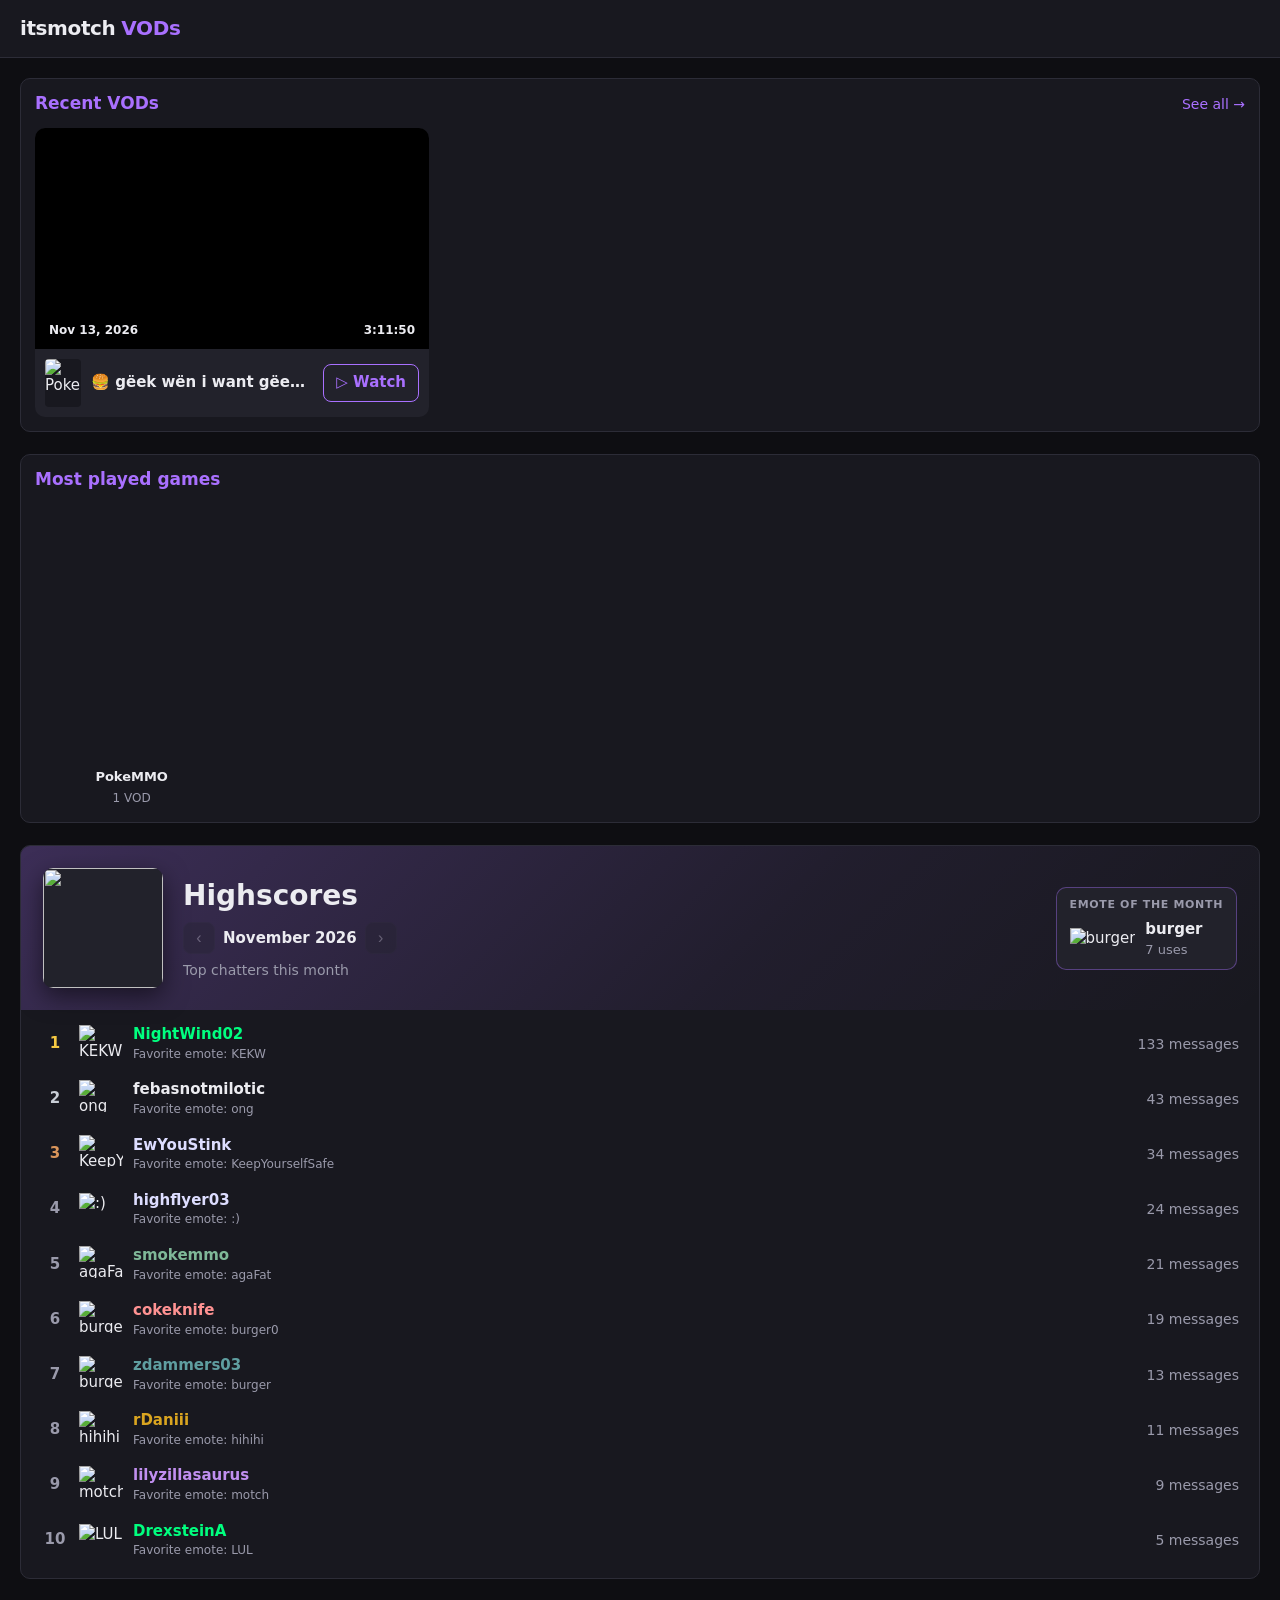
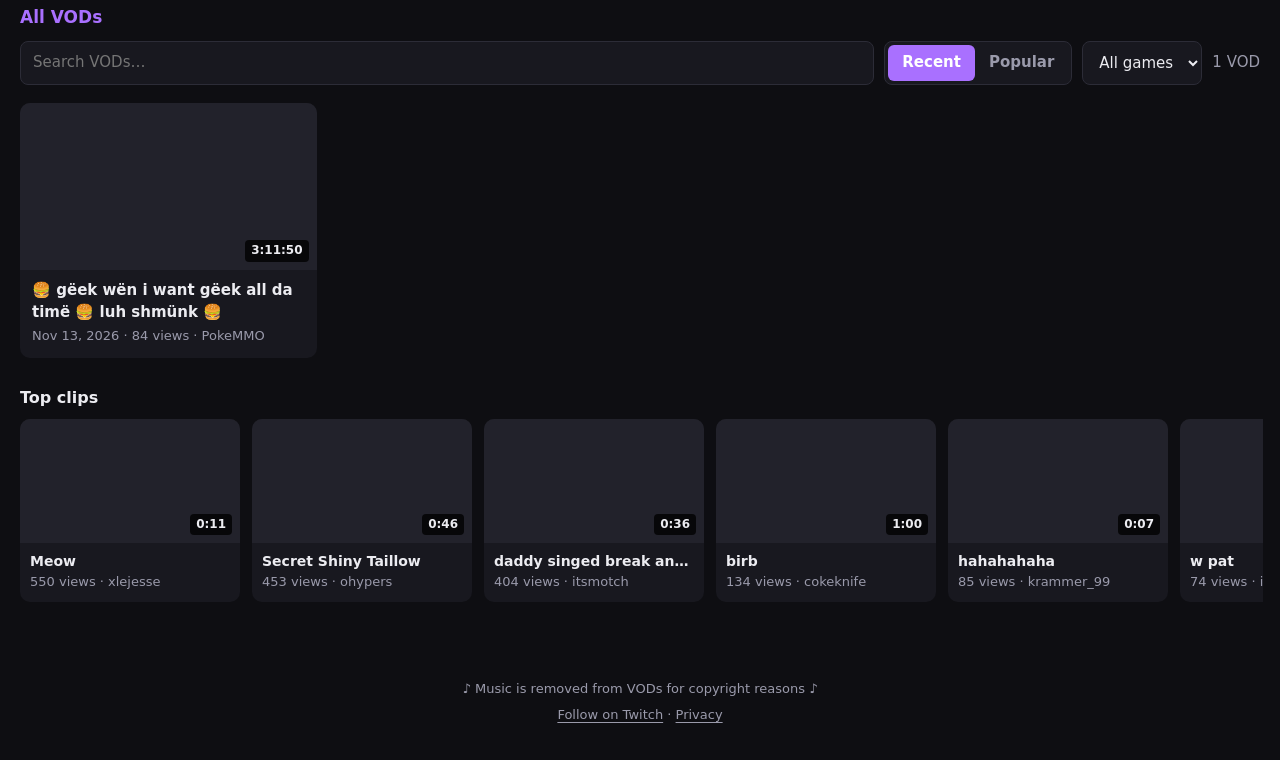
==== vods/site/index.html @ 0b1a6500 "Stream schedule on homepage" ====
<!doctype html>
<html lang="en">
<head>
  <meta charset="utf-8">
  <meta name="viewport" content="width=device-width, initial-scale=1">
  <title>itsmotch VODs</title>
  <meta name="description" content="Every itsmotch stream, with chat replay.">
  <link rel="icon" id="favicon" href="https://unavatar.io/twitch/itsmotch">
  <link rel="stylesheet" href="style.css">
  <link rel="preconnect" href="https://i.ytimg.com">
  <link rel="preconnect" href="https://static-cdn.jtvnw.net">
  <link rel="preconnect" href="https://cdn.7tv.app">
</head>
<body>
  <header>
    <div class="logo"><a class="logo-ch" href="https://twitch.tv/itsmotch" target="_blank" rel="noopener" title="itsmotch on Twitch"><img class="avatar" id="avatar" alt=""><b>itsmotch</b></a> <a class="logo-home" href="./"><b><span>VODs</span></b></a></div>
  </header>
  <main>
    <h1 class="sr-only">itsmotch Twitch VODs with chat replay</h1>
    <section class="live" id="live">
      <div class="live-embed" id="twitch-embed"></div>
      <div class="live-side">
        <div class="live-head"><span class="live-dot"></span><strong>LIVE NOW</strong></div>
        <p>itsmotch is streaming right now.</p>
        <a class="btn" href="https://twitch.tv/itsmotch" target="_blank" rel="noopener">Watch with chat on Twitch ↗</a>
      </div>
    </section>
    <section class="clips" id="continue" hidden>
      <h2>Continue watching</h2>
      <div class="clip-row" id="continue-row"></div>
    </section>
    <section class="panel-box" id="recent" hidden>
      <div class="box-head"><h2>Recent VODs</h2><a href="#all" class="see-all">See all →</a></div>
      <div class="recent-row" id="recent-row"></div>
    </section>
    <section class="panel-box" id="schedule" hidden>
      <div class="box-head"><h2>Schedule</h2><span class="sched-next" id="sched-next"></span></div>
      <div class="sched-row" id="sched-row"></div>
      <p class="sched-note" id="sched-note" hidden></p>
    </section>
    <section class="panel-box" id="games" hidden>
      <div class="box-head"><h2>Most played games</h2></div>
      <div class="games-row" id="games-row"></div>
    </section>
    <section class="hs" id="board" hidden>
      <div class="hs-head">
        <img class="hs-avatar" id="hs-avatar" alt="">
        <div class="hs-title">
          <h2>Highscores</h2>
          <div class="hs-month"><button id="board-prev" aria-label="Previous month">‹</button><span id="board-month"></span><button id="board-next" aria-label="Next month">›</button></div>
          <div class="hs-sub">Top chatters this month</div>
        </div>
        <div class="eotm" id="eotm-wrap" hidden><div class="board-label">Emote of the month</div><div id="eotm"></div></div>
      </div>
      <ol class="hs-list" id="podium"></ol>
    </section>
    <h2 class="all-title" id="all">All VODs</h2>
    <div class="controls">
      <input id="q" type="search" placeholder="Search VODs…">
      <div class="seg" id="sort">
        <button data-sort="recent" class="active">Recent</button>
        <button data-sort="popular">Popular</button>
      </div>
      <select id="game"><option value="">All games</option></select>
      <span class="count" id="count"></span>
    </div>
    <div class="grid" id="grid"></div>
    <div class="more-wrap"><button class="more" id="more" type="button" hidden>Show more</button></div>
    <section class="clips" id="clips" hidden>
      <h2 id="clips-title">Top clips this month</h2>
      <div class="clip-row" id="clip-row"></div>
    </section>
  </main>
  <div class="modal" id="clip-modal" hidden role="dialog" aria-modal="true" aria-label="Clip">
    <div class="modal-box">
      <button class="modal-close" id="clip-close" aria-label="Close">✕</button>
      <div class="modal-frame" id="clip-frame"></div>
    </div>
  </div>
  <footer class="site-foot">♪ Music is removed from VODs for copyright reasons ♪<br><a href="https://twitch.tv/itsmotch" target="_blank" rel="noopener">Follow on Twitch</a> · <a href="privacy.html">Privacy</a></footer>
  <script src="common.js"></script>
  <script src="anim.js" defer></script>
  <script src="index.js"></script>
  <script src="https://embed.twitch.tv/embed/v1.js"></script>
  <script src="live.js"></script>
  <script src="board.js"></script>
  <script src="clips.js"></script>
  <script src="schedule.js"></script>
</body>
</html>
---- vods/site/style.css ----
:root {
  --bg: #0e0e12;
  --panel: #18181f;
  --panel-2: #22222b;
  --line: #2c2c37;
  --text: #ececf1;
  --muted: #9a9aab;
  --accent: #a970ff;
  --radius: 10px;
  --font-display: inherit;
}
* { box-sizing: border-box; }
html, body { margin: 0; background: var(--bg); color: var(--text);
  font: 15px/1.45 system-ui, -apple-system, "Segoe UI", Roboto, sans-serif; }
a { color: inherit; text-decoration: none; }
.sr-only { position: absolute; width: 1px; height: 1px; padding: 0; margin: -1px; overflow: hidden; clip: rect(0 0 0 0); white-space: nowrap; border: 0; }
.summary { margin: 10px 0 0; color: var(--muted); font-size: 14px; }
.summary:empty { display: none; }
* { scrollbar-width: thin; scrollbar-color: #4a3a66 transparent; }
*:hover { scrollbar-color: var(--accent) transparent; }
::-webkit-scrollbar { width: 10px; height: 10px; }
::-webkit-scrollbar-track { background: transparent; }
::-webkit-scrollbar-thumb { background: #4a3a66; border-radius: 999px; border: 2px solid var(--bg); }
::-webkit-scrollbar-thumb:hover { background: var(--accent); }
::-webkit-scrollbar-button { display: none; }

header { display: flex; align-items: center; gap: 16px; padding: 14px 20px;
  border-bottom: 1px solid var(--line); background: var(--panel); position: sticky; top: 0; z-index: 5; }
.logo { font-weight: 800; font-size: 20px; letter-spacing: -.02em; display: flex; align-items: center; gap: 10px; }
.avatar { width: 34px; height: 34px; border-radius: 50%; object-fit: cover; box-shadow: 0 0 0 2px var(--accent); background: var(--panel-2); }
.logo span { color: var(--accent); }
.logo a { display: flex; align-items: center; gap: 10px; }
.logo { gap: 6px; }
.logo a:hover b { text-decoration: underline; text-underline-offset: 3px; }
.logo b, .card h3, .details h1, .live-head strong, .chat-head { font-family: var(--font-display); }
header nav { margin-left: auto; display: flex; gap: 16px; color: var(--muted); }
header nav a:hover { color: var(--text); }

main { max-width: 1400px; margin: 0 auto; padding: 20px; }

.live { background: var(--panel); border-radius: var(--radius); overflow: hidden; display: grid;
  grid-template-columns: minmax(0, 560px) 1fr; height: 0; margin: 0; }
.live.online { height: auto; margin-bottom: 22px; }
.live-head { display: flex; align-items: center; gap: 10px; }
.live-dot { width: 10px; height: 10px; border-radius: 50%; background: #eb0400; box-shadow: 0 0 0 4px rgba(235,4,0,.25); animation: pulse 1.6s infinite; }
@keyframes pulse { 50% { box-shadow: 0 0 0 7px rgba(235,4,0,0); } }
.live-embed { aspect-ratio: 16/9; width: 100%; }
.live-embed iframe { width: 100%; height: 100%; border: 0; display: block; }
.live-side { padding: 18px 20px; display: flex; flex-direction: column; justify-content: center; gap: 10px; }
.live-side p { margin: 0; color: var(--muted); }
.live-side .btn { align-self: flex-start; }
@media (max-width: 760px) { .live { grid-template-columns: 1fr; } .live-side { padding: 12px 16px 16px; } }

.more-wrap { text-align: center; margin: 18px 0 28px; }
.more { background: var(--panel); color: var(--text); border: 1px solid var(--line); border-radius: 8px;
  padding: 10px 22px; font: inherit; font-weight: 700; cursor: pointer; }
.more:hover { border-color: var(--accent); }
.more-wrap:has(.more[hidden]) { margin: 0 0 28px; }

.clips { margin-bottom: 22px; }
.clips h2 { font-family: var(--font-display); font-size: 16px; margin: 0 0 10px; }
.clip-row { display: grid; grid-auto-flow: column; grid-auto-columns: minmax(220px, 260px); gap: 12px;
  overflow-x: auto; scroll-snap-type: x mandatory; padding: 3px 3px 8px; margin: -3px -3px 0; scroll-padding: 3px; }
.clip-card { scroll-snap-align: start; background: var(--panel); border: 0; border-radius: var(--radius); overflow: hidden;
  padding: 0; text-align: left; color: inherit; font: inherit; cursor: pointer; }
.clip-card:hover { box-shadow: 0 0 0 2px var(--accent); }
.clip-card .info { padding: 8px 10px 10px; }
.clip-card h3 { font-size: 14px; margin: 0 0 2px; white-space: nowrap; overflow: hidden; text-overflow: ellipsis; font-family: var(--font-display); }
.progress { position: absolute; left: 0; right: 0; bottom: 0; height: 4px; background: rgba(255,255,255,.25); }
.progress div { height: 100%; background: #eb0400; }
.thumb .progress ~ .badge, .thumb .badge:has(+ .progress) { bottom: 12px; }
.cw-x { position: absolute; top: 6px; right: 6px; width: 28px; height: 28px; border-radius: 50%; border: 0;
  background: rgba(0,0,0,.7); color: #fff; font-size: 13px; cursor: pointer; }
.toast.action { display: flex; align-items: center; gap: 12px; }
.toast.action[hidden] { display: none; }
.toast button { background: var(--panel-2); color: var(--text); border: 1px solid var(--line); border-radius: 6px; padding: 5px 10px; font: inherit; font-size: 13px; cursor: pointer; }
a.emote-link { display: inline-block; border-radius: 6px; transition: transform .1s ease; }
a.emote-link:hover { transform: scale(1.15); }
.eotm .who a.emote-link:hover, .chips a.emote-link:hover { transform: none; text-decoration: underline; }
.modal { position: fixed; inset: 0; z-index: 40; background: rgba(0,0,0,.8); display: grid; place-items: center; padding: 16px; }
.modal[hidden] { display: none; }
.modal-box { position: relative; width: min(1000px, 100%); }
.modal-frame { aspect-ratio: 16/9; background: #000; border-radius: var(--radius); overflow: hidden; }
.modal-frame iframe { width: 100%; height: 100%; border: 0; display: block; }
.modal-close { position: absolute; top: -44px; right: 0; background: var(--panel); color: var(--text); border: 1px solid var(--line);
  border-radius: 8px; width: 36px; height: 36px; font-size: 16px; cursor: pointer; }

.panel-box { background: var(--panel); border: 1px solid var(--line); border-radius: var(--radius); padding: 12px 14px 14px; margin-bottom: 22px; }
.box-head { display: flex; align-items: baseline; justify-content: space-between; margin-bottom: 12px; }
.box-head h2, .all-title { font-family: var(--font-display); font-size: 17px; margin: 0; color: var(--accent); }
.all-title { margin: 6px 0 12px; scroll-margin-top: 80px; }
.see-all { color: var(--accent); font-size: 14px; }
.see-all:hover { text-decoration: underline; }

.recent-row { display: grid; grid-template-columns: repeat(3, minmax(0, 1fr)); gap: 14px; }
.rcard { background: var(--panel-2); border-radius: var(--radius); overflow: hidden; }
.rcard .thumb { display: block; position: relative; aspect-ratio: 16/9; background: #000; overflow: hidden; }
.rcard .thumb img { width: 100%; height: 100%; object-fit: cover; display: block; }
.rcard .thumb:hover img { filter: brightness(1.1); }
.badge.left { right: auto; left: 8px; }
.rinfo { display: flex; align-items: center; gap: 10px; padding: 10px; }
.rinfo .art { width: 36px; height: 48px; object-fit: cover; border-radius: 4px; flex: none; background: var(--panel); }
.rtext { flex: 1; min-width: 0; }
.rtitle { display: block; font-weight: 700; white-space: nowrap; overflow: hidden; text-overflow: ellipsis; }
.rtitle:hover { text-decoration: underline; }
.watch-btn { flex: none; border: 1px solid var(--accent); color: var(--accent); border-radius: 8px; padding: 7px 12px; font-weight: 700; white-space: nowrap; }
.watch-btn:hover { background: var(--accent); color: #fff; }

.games-row { display: grid; grid-template-columns: repeat(6, minmax(0, 1fr)); gap: 10px; }
.gtile { background: none; border: 0; padding: 0; color: inherit; font: inherit; cursor: pointer; text-align: center; min-width: 0; }
.gtile img { width: 100%; aspect-ratio: 3/4; object-fit: cover; border-radius: 6px; display: block; background: var(--panel-2); opacity: 0; transition: opacity .3s ease, transform .12s ease; }
.gtile img.loaded { opacity: 1; }
.gtile:hover img { transform: translateY(-2px); box-shadow: 0 0 0 2px var(--accent); }
.gtile b { display: block; font-size: 13px; margin-top: 6px; white-space: nowrap; overflow: hidden; text-overflow: ellipsis; }
.gtile span { color: var(--muted); font-size: 12px; }

.hs { border-radius: var(--radius); overflow: hidden; margin-bottom: 26px; background: var(--panel); border: 1px solid var(--line); }
.hs-head { display: flex; align-items: center; gap: 20px; padding: 22px; background: linear-gradient(135deg, #a970ff40, #a970ff10 60%, transparent); }
.hs-avatar { width: 120px; height: 120px; border-radius: 10px; object-fit: cover; background: var(--panel-2); box-shadow: 0 8px 24px #0008; flex: none; }
.hs-title { flex: 1; min-width: 0; }
.hs-title h2 { font-family: var(--font-display); font-size: 28px; margin: 0 0 6px; }
.hs-month { display: flex; align-items: center; gap: 8px; font-weight: 700; }
.hs-month button { background: var(--panel-2); color: var(--text); border: 1px solid var(--line); border-radius: 8px; width: 32px; height: 32px; font-size: 16px; line-height: 1; cursor: pointer; }
.hs-month button:disabled { opacity: .3; cursor: default; }
.hs-sub { color: var(--muted); font-size: 14px; margin-top: 6px; }
.board-label { font-size: 11px; font-weight: 700; text-transform: uppercase; letter-spacing: .06em; color: var(--muted); margin-bottom: 6px; }
.eotm { background: var(--panel-2); border-radius: 10px; padding: 10px 14px; box-shadow: inset 0 0 0 1px #a970ff66; flex: none; }
.eotm[hidden] { display: none; }
.eotm #eotm { display: flex; align-items: center; gap: 10px; }
.eotm img { height: 40px; max-width: 80px; object-fit: contain; }
.eotm .who { font-weight: 800; }
.eotm .cnt { color: var(--muted); font-size: 13px; }
.eotm .who a.emote-link:hover { transform: none; text-decoration: underline; }
.hs-list { list-style: none; margin: 0; padding: 6px 10px 10px; }
.hs-list li { display: grid; grid-template-columns: 28px 44px minmax(0, 1fr) auto; align-items: center; gap: 10px; padding: 8px 10px; border-radius: 8px; }
.hs-list li:hover { background: var(--panel-2); }
.hs-list .n { color: var(--muted); font-weight: 700; text-align: center; font-variant-numeric: tabular-nums; }
.hs-list .r1 .n { color: #f5c842; } .hs-list .r2 .n { color: #c9ced6; } .hs-list .r3 .n { color: #d9955b; }
.hs-list .em img { height: 32px; max-width: 44px; object-fit: contain; display: block; margin: 0 auto; }
.hs-list .who { min-width: 0; display: flex; flex-direction: column; }
.hs-list .who b { overflow: hidden; text-overflow: ellipsis; white-space: nowrap; }
.hs-list .who small { color: var(--muted); font-size: 12px; overflow: hidden; text-overflow: ellipsis; white-space: nowrap; }
.hs-list .cnt { color: var(--muted); font-size: 14px; font-variant-numeric: tabular-nums; }
.hs-list .none { display: block; text-align: center; color: var(--muted); }

@media (max-width: 900px) {
  .recent-row { grid-template-columns: 1fr 1fr; } .recent-row .rcard:nth-child(3) { display: none; }
  .games-row { grid-template-columns: repeat(3, minmax(0, 1fr)); }
}
@media (max-width: 600px) {
  .recent-row { grid-template-columns: 1fr; } .recent-row .rcard:nth-child(3) { display: block; }
  .hs-head { flex-wrap: wrap; padding: 16px; gap: 14px; } .hs-avatar { width: 72px; height: 72px; }
  .hs-title h2 { font-size: 22px; } .eotm { width: 100%; }
  .hs-list li { grid-template-columns: 22px 36px minmax(0, 1fr) auto; gap: 8px; padding: 8px 4px; }
  .hs-list .cnt { font-size: 12px; }
}

.controls { display: flex; gap: 10px; flex-wrap: wrap; margin-bottom: 18px; }
.controls input, .controls select { background: var(--panel); color: var(--text); border: 1px solid var(--line);
  border-radius: 8px; padding: 10px 12px; font: inherit; }
.controls input { flex: 1; min-width: 200px; }
.count { color: var(--muted); align-self: center; }
.seg { display: flex; background: var(--panel); border: 1px solid var(--line); border-radius: 8px; padding: 3px; }
.seg button { background: none; border: 0; color: var(--muted); font: inherit; font-weight: 600; padding: 7px 14px; border-radius: 6px; cursor: pointer; }
.seg button.active { background: var(--accent); color: #fff; }

.shimmer { background: linear-gradient(90deg, var(--panel-2) 25%, #2f2f3b 50%, var(--panel-2) 75%) !important;
  background-size: 200% 100% !important; animation: shimmer 1.3s linear infinite; }
@keyframes shimmer { from { background-position: 200% 0; } to { background-position: -200% 0; } }
.sk-line { height: 14px; border-radius: 4px; margin: 4px 0 10px; }
.sk-line.short { width: 55%; height: 12px; margin-bottom: 2px; }
.skeleton { pointer-events: none; }
.thumb img { opacity: 0; transition: opacity .3s ease; }
.thumb img.loaded { opacity: 1; }

.grid { display: grid; grid-template-columns: repeat(auto-fill, minmax(270px, 1fr)); gap: 18px; }
.card { display: block; border-radius: var(--radius); overflow: hidden; background: var(--panel);
  transition: transform .12s ease, box-shadow .12s ease; }
.card:hover { transform: translateY(-2px); box-shadow: 0 0 0 2px var(--accent); }
.thumb { position: relative; aspect-ratio: 16/9; background: var(--panel-2); }
.thumb img { width: 100%; height: 100%; object-fit: cover; display: block; }
.badge { position: absolute; bottom: 8px; right: 8px; background: rgba(0,0,0,.8);
  padding: 2px 6px; border-radius: 4px; font-size: 12px; font-weight: 600; }
.card .info { padding: 10px 12px 12px; }
.card h3 { margin: 0 0 4px; font-size: 15px; display: -webkit-box; -webkit-line-clamp: 2;
  -webkit-box-orient: vertical; overflow: hidden; }
.meta { color: var(--muted); font-size: 13px; }
.empty { color: var(--muted); text-align: center; padding: 60px 0; }
.empty-state { grid-column: 1 / -1; text-align: center; padding: 56px 16px; color: var(--muted); }
.empty-state h1, .empty-state h2 { color: var(--text); font-size: 20px; margin: 8px 0 6px; font-family: var(--font-display); }
.empty-state p { margin: 0 0 18px; }
.empty-icon { font-size: 40px; }
.btn { display: inline-block; background: var(--accent); color: #fff; font-weight: 700; border-radius: 8px; padding: 10px 16px; }
.details h1:empty, .details .meta:empty { height: 20px; width: 60%; border-radius: 4px;
  background: linear-gradient(90deg, var(--panel-2) 25%, #2f2f3b 50%, var(--panel-2) 75%); background-size: 200% 100%; animation: shimmer 1.3s linear infinite; }
.details .meta:empty { height: 14px; width: 35%; margin-top: 10px; }
.chat-log.loading { background: repeating-linear-gradient(to bottom, transparent 0 10px, var(--panel-2) 10px 24px, transparent 24px 34px);
  background-size: 80% 34px; background-repeat: repeat-y; background-position: 14px 8px; animation: pulse-bg 1.4s ease-in-out infinite; }
@keyframes pulse-bg { 50% { opacity: .5; } }
.not-found { display: grid; place-items: center; min-height: calc(100vh - 61px); }

.watch { display: grid; grid-template-columns: 1fr 360px; gap: 0; height: calc(100vh - 61px); }
.watch .left { display: flex; flex-direction: column; min-height: 0; overflow: hidden; }
.player { flex: 1 1 auto; min-height: 240px; background: #000; width: 100%; }
.watch .left > .activity { flex: none; }
.watch .left > .details { flex: none; max-height: 38vh; overflow-y: auto; }
.player iframe, .player > div { width: 100%; height: 100%; border: 0; display: block; }
.details { padding: 16px 20px; }
.details h1 { font-size: 20px; margin: 0 0 6px; }
.activity:focus-visible { outline: 2px solid var(--accent); outline-offset: -2px; }
.activity { position: relative; height: 56px; background: var(--panel); border-bottom: 1px solid var(--line); cursor: pointer; touch-action: none; }
.activity svg { position: absolute; inset: 6px 0 0; width: 100%; height: calc(100% - 6px); display: block; }
.activity .area { fill: var(--accent); fill-opacity: .35; stroke: var(--accent); stroke-width: 1.5; vector-effect: non-scaling-stroke; }
.activity .mark { stroke: #fff; stroke-opacity: .55; stroke-width: 1; stroke-dasharray: 2 3; vector-effect: non-scaling-stroke; }
.act-head { position: absolute; top: 0; bottom: 0; width: 2px; margin-left: -1px; background: #fff; pointer-events: none; }
.act-tip { position: absolute; bottom: 100%; transform: translateX(-50%); margin-bottom: 6px; background: #0b0b0f; border: 1px solid var(--line);
  border-radius: 6px; padding: 4px 8px; font-size: 12px; white-space: nowrap; pointer-events: none; z-index: 6; }
.moments h2 { font-size: 14px; margin: 18px 0 0; color: var(--muted); font-weight: 600; font-family: var(--font-display); }
.moments .chapters { margin-top: 8px; }
.actions { margin-top: 12px; }
.share { background: var(--accent); color: #fff; border: 0; border-radius: 8px; padding: 9px 14px; font: inherit;
  font-weight: 700; cursor: pointer; font-variant-numeric: tabular-nums; }
.share:hover { filter: brightness(1.1); }
.toast { position: fixed; left: 50%; bottom: 24px; transform: translateX(-50%); z-index: 60; background: #0b0b0f;
  border: 1px solid var(--line); border-radius: 8px; padding: 10px 16px; font-size: 14px; box-shadow: 0 6px 24px rgba(0,0,0,.5); }
.music-note { margin: 10px 0 0; font-size: 13px; color: var(--muted); }
.site-foot { text-align: center; color: var(--muted); font-size: 13px; padding: 24px 16px 32px; line-height: 2; }
.site-foot a { text-decoration: underline; text-underline-offset: 3px; }

.chapters { display: flex; flex-wrap: wrap; gap: 8px; margin-top: 14px; }
.chapters button { background: var(--panel-2); color: var(--text); border: 1px solid var(--line);
  border-radius: 999px; padding: 6px 12px; font: inherit; font-size: 13px; cursor: pointer; }
.chapters button:hover { border-color: var(--accent); }

.chat { display: flex; flex-direction: column; background: var(--panel); border-left: 1px solid var(--line); min-height: 0; }
.chat-head { padding: 12px 14px; border-bottom: 1px solid var(--line); font-weight: 700; font-size: 13px;
  text-transform: uppercase; letter-spacing: .06em; display: flex; justify-content: space-between; }
.chat-head span { color: var(--muted); font-weight: 500; text-transform: none; letter-spacing: 0; }
.chat-log { flex: 1; overflow-y: auto; padding: 8px 4px; font-size: 13.5px; }
.msg { padding: 3px 10px; word-wrap: break-word; }
.msg .name { font-weight: 700; }
.msg img { height: 22px; vertical-align: middle; margin: -4px 1px; }
.msg .ts { color: var(--muted); font-size: 11px; margin-right: 6px; font-variant-numeric: tabular-nums; }

@media (max-width: 900px) {
  header { padding: 12px 16px; }
  main { padding: 16px; }
  .watch { display: flex; flex-direction: column; height: auto; }
  .watch .left { overflow: visible; }
  .player { position: sticky; top: 0; z-index: 4; flex: none; aspect-ratio: 16/9; min-height: 0; }
  .watch .left > .details { max-height: none; overflow: visible; }
  .chat { border-left: 0; border-top: 1px solid var(--line); height: 60vh; }
}

/* Animations */
.reveal { opacity: 0; transform: translateY(14px); }
.reveal.in { opacity: 1; transform: none;
  transition: opacity .45s ease var(--d, 0ms), transform .5s cubic-bezier(.2, .7, .2, 1) var(--d, 0ms); }
.rcard { transition: transform .15s ease, box-shadow .15s ease; }
.rcard:hover { transform: translateY(-3px); box-shadow: 0 0 0 2px var(--accent), 0 10px 24px #0007; }
.card:hover { box-shadow: 0 0 0 2px var(--accent), 0 10px 24px #0007; }
.clip-card { transition: transform .15s ease, box-shadow .15s ease; }
.clip-card:hover { transform: translateY(-2px); }
.card:active, .rcard:active, .clip-card:active, .gtile:active { transform: scale(.98); }
.watch-btn, .more, .share, .btn, .seg button, .hs-month button, .copy-btn { transition: transform .12s ease, background-color .15s ease, color .15s ease, filter .15s ease; }
.watch-btn:active, .more:active, .share:active, .btn:active, .seg button:active, .hs-month button:active { transform: scale(.95); }
.hs-list li { transition: background-color .15s ease; }
.live.online { animation: pop-in .4s cubic-bezier(.2, .7, .2, 1); }
@keyframes pop-in { from { opacity: 0; transform: translateY(-8px); } }

@view-transition { navigation: auto; }
header { view-transition-name: site-header; }
::view-transition-old(root), ::view-transition-new(root) { animation-duration: .22s; }

@media (prefers-reduced-motion: reduce) {
  *, *::before, *::after { animation: none !important; transition: none !important; }
  .reveal { opacity: 1; transform: none; }
}
header .avatar.spin { animation: aga-spin 1s cubic-bezier(.3, .7, .3, 1); }
@keyframes aga-spin { from { transform: rotate(0); } to { transform: rotate(360deg); } }

:focus-visible { outline: 2px solid var(--accent); outline-offset: 2px; }
.chat-link { color: var(--accent); text-decoration: underline; text-underline-offset: 2px; word-break: break-all; }
.mention { font-weight: 700; background: #a970ff26; border-radius: 4px; padding: 0 3px; }
.more-vods h2 { font-size: 14px; margin: 20px 0 10px; color: var(--muted); font-weight: 600; font-family: var(--font-display); }
.more-row { display: grid; grid-template-columns: repeat(auto-fill, minmax(200px, 1fr)); gap: 12px; }
.more-card { display: block; background: var(--panel); border-radius: var(--radius); overflow: hidden; transition: transform .15s ease, box-shadow .15s ease; }
.more-card:hover { transform: translateY(-2px); box-shadow: 0 0 0 2px var(--accent); }
.more-card .thumb { position: relative; aspect-ratio: 16/9; background: var(--panel-2); }
.more-card .thumb img { width: 100%; height: 100%; object-fit: cover; display: block; }
.more-card .info { padding: 8px 10px 10px; }
.more-card h3 { font-size: 13px; margin: 0 0 4px; white-space: nowrap; overflow: hidden; text-overflow: ellipsis; }
.more-card .meta { color: var(--muted); font-size: 12px; }

.chat-head-r { display: flex; align-items: center; gap: 8px; }
.cs-toggle { background: none; border: 1px solid var(--line); border-radius: 6px; width: 28px; height: 26px; cursor: pointer; font-size: 13px; line-height: 1; padding: 0; }
.cs-toggle:hover, .cs-toggle[aria-expanded="true"] { border-color: var(--accent); background: #a970ff26; }
.cs-toggle[hidden] { display: none; }
.chat-search { padding: 8px 10px; border-bottom: 1px solid var(--line); display: flex; align-items: center; gap: 8px; }
.chat-search[hidden], .cs-results[hidden], .chat-log[hidden] { display: none; }
.chat-search input { flex: 1; min-width: 0; background: var(--panel-2); color: var(--text); border: 1px solid var(--line); border-radius: 8px; padding: 8px 10px; font: inherit; font-size: 14px; }
.chat-search input:focus { outline: none; border-color: var(--accent); }
.cs-count { color: var(--muted); font-size: 12px; white-space: nowrap; }
.cs-results { flex: 1; overflow-y: auto; padding: 6px 4px; font-size: 13.5px; }
.cs-hit { display: block; width: 100%; text-align: left; background: none; border: 0; color: inherit; font: inherit; padding: 0; border-radius: 6px; cursor: pointer; }
.cs-hit:hover { background: var(--panel-2); }
.cs-hit mark { background: #a970ff59; color: inherit; border-radius: 3px; padding: 0 1px; }
.cs-hint { color: var(--muted); font-size: 13px; padding: 10px 12px; margin: 0; }
.sched-next { color: var(--accent); font-size: 14px; font-weight: 700; font-variant-numeric: tabular-nums; }
.sched-row { display: grid; grid-template-columns: repeat(auto-fill, minmax(150px, 1fr)); gap: 10px; }
.sched { background: var(--panel-2); border-radius: 8px; padding: 10px 12px; min-width: 0; border: 1px solid transparent; }
.sched.on { border-color: #eb0400; box-shadow: 0 0 0 3px rgba(235,4,0,.15); }
.sched.off { opacity: .5; }
.sched.off .sg { text-decoration: line-through; }
.sched .sd { font-weight: 800; }
.sched .sdate { color: var(--muted); font-size: 12px; }
.sched .st { margin-top: 6px; font-size: 13px; white-space: nowrap; font-variant-numeric: tabular-nums; }
.sched .sg { color: var(--muted); font-size: 13px; white-space: nowrap; overflow: hidden; text-overflow: ellipsis; }
.sched-note { color: var(--muted); font-size: 12px; margin: 10px 0 0; }
.sched-note[hidden] { display: none; }
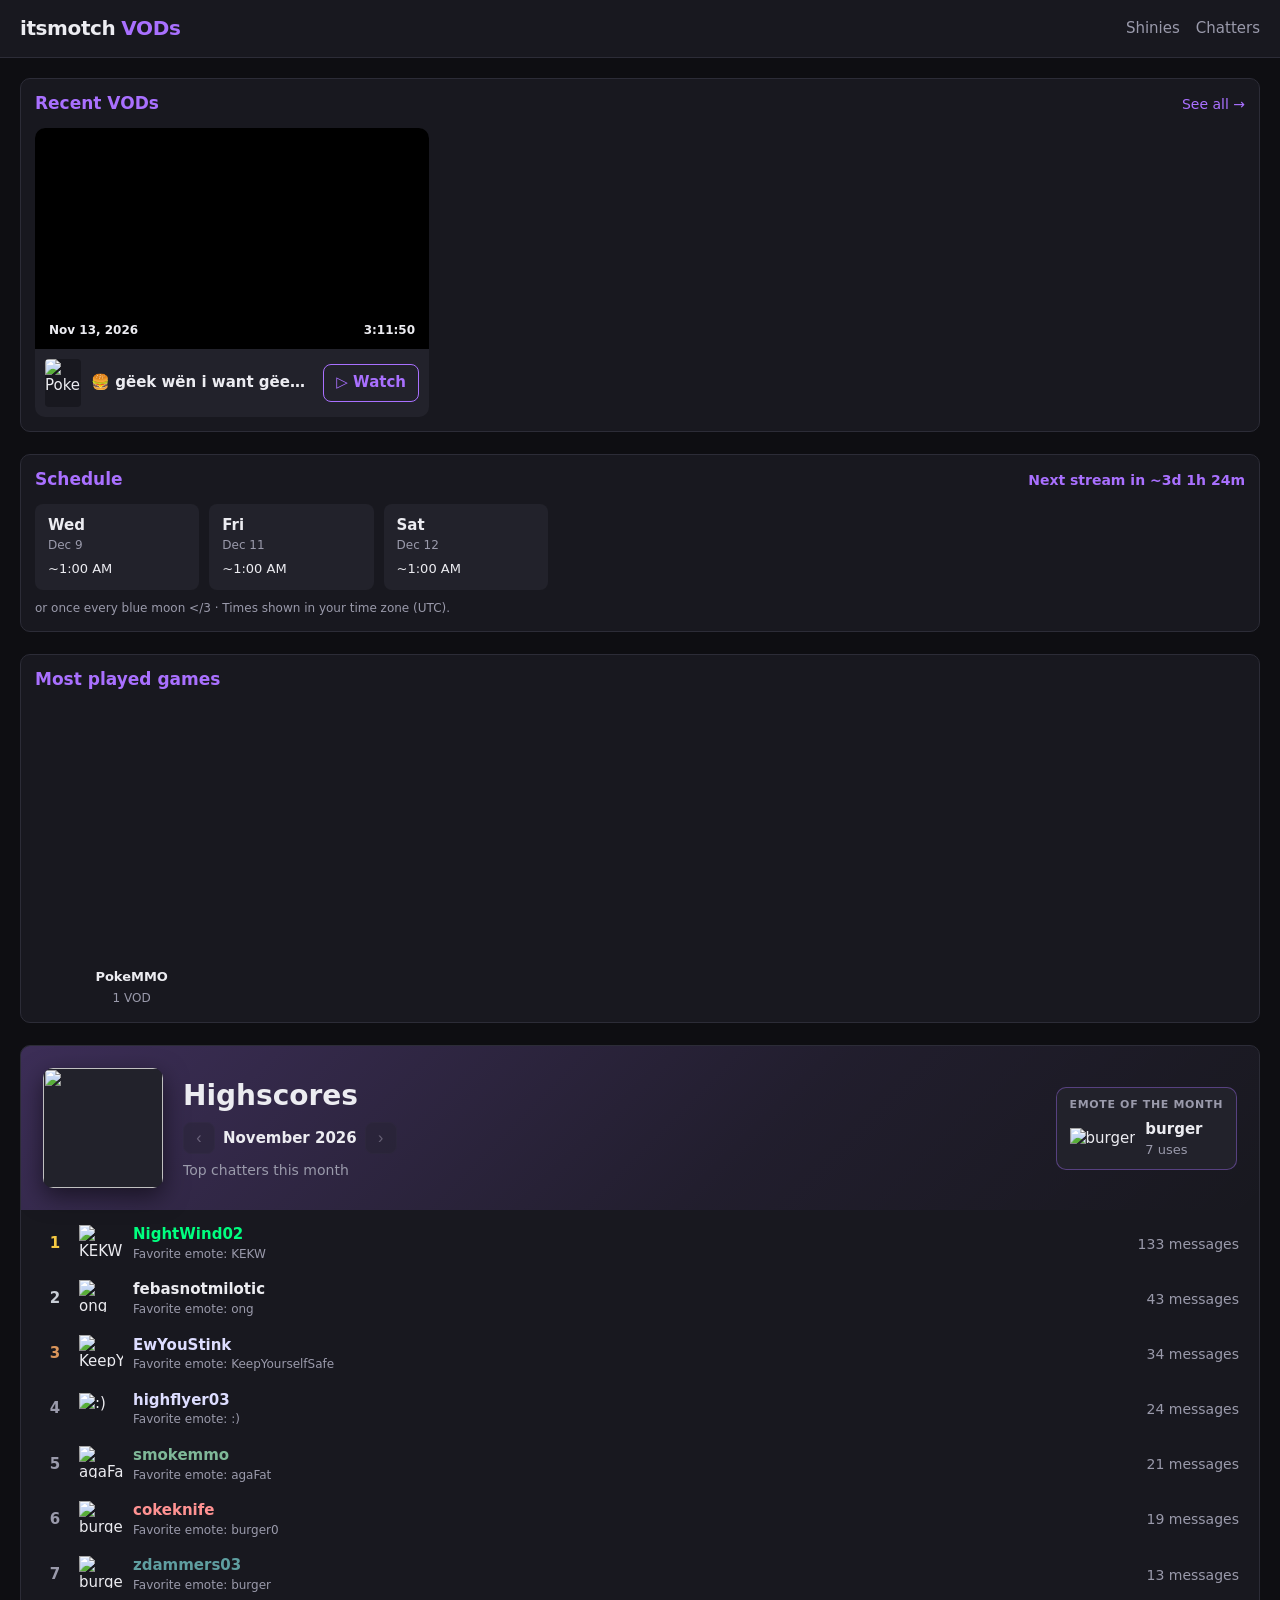
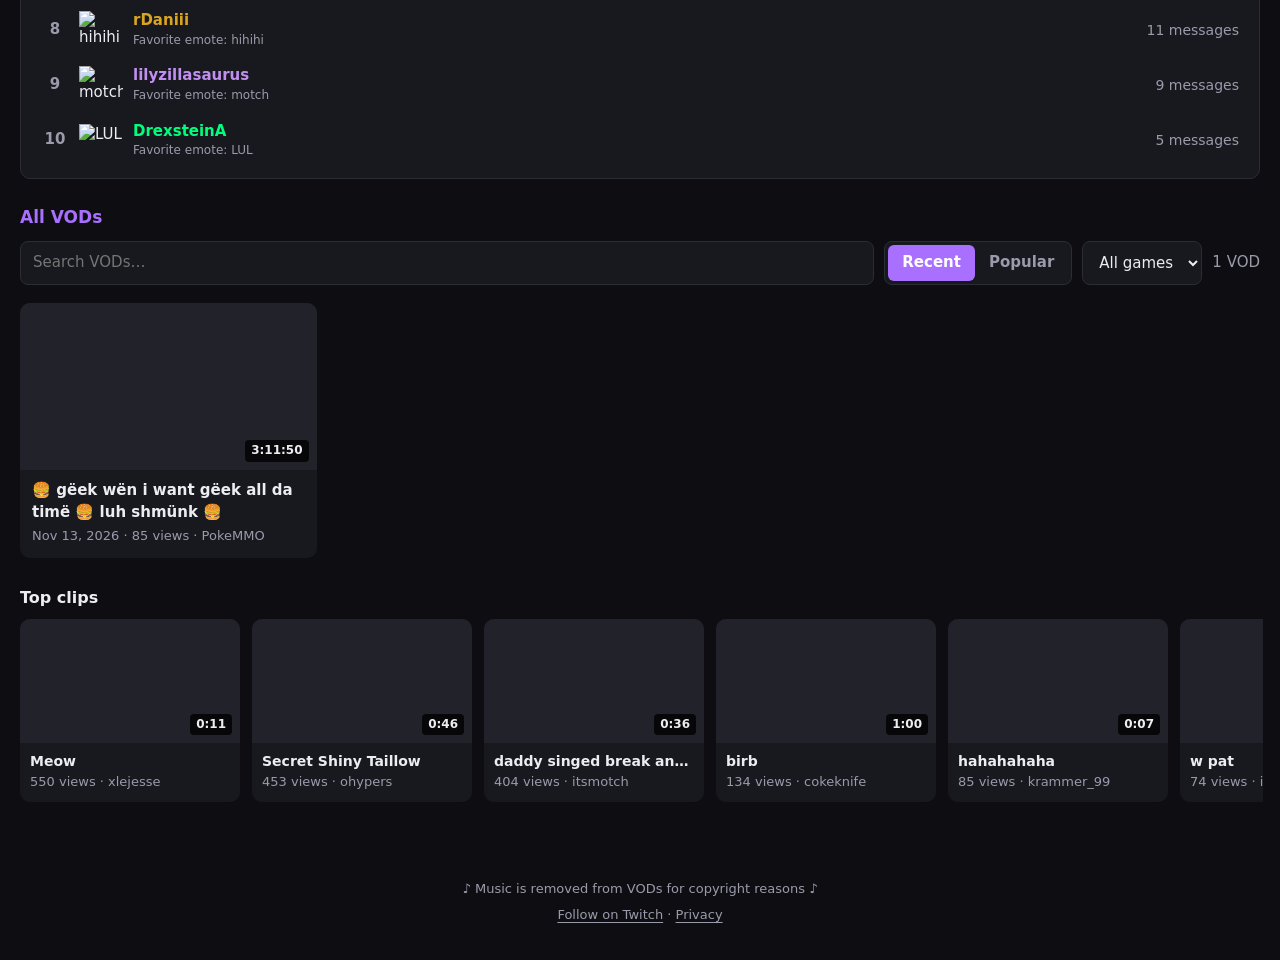
==== commit b1cad584: "Shiny log, game pages, chatter profiles with badges, last-stream recap" ====
--- a/vods/site/index.html
+++ b/vods/site/index.html
@@ -7,6 +7,7 @@
   <meta name="description" content="Every itsmotch stream, with chat replay.">
   <link rel="icon" id="favicon" href="https://unavatar.io/twitch/itsmotch">
   <link rel="stylesheet" href="style.css">
+  <link rel="stylesheet" href="community.css">
   <link rel="preconnect" href="https://i.ytimg.com">
   <link rel="preconnect" href="https://static-cdn.jtvnw.net">
   <link rel="preconnect" href="https://cdn.7tv.app">
@@ -14,6 +15,7 @@
 <body>
   <header>
     <div class="logo"><a class="logo-ch" href="https://twitch.tv/itsmotch" target="_blank" rel="noopener" title="itsmotch on Twitch"><img class="avatar" id="avatar" alt=""><b>itsmotch</b></a> <a class="logo-home" href="./"><b><span>VODs</span></b></a></div>
+    <nav><a href="shinies.html">Shinies</a><a href="profile.html">Chatters</a></nav>
   </header>
   <main>
     <h1 class="sr-only">itsmotch Twitch VODs with chat replay</h1>
@@ -24,6 +26,10 @@
         <p>itsmotch is streaming right now.</p>
         <a class="btn" href="https://twitch.tv/itsmotch" target="_blank" rel="noopener">Watch with chat on Twitch ↗</a>
       </div>
+    </section>
+    <section class="recap" id="recap" hidden>
+      <div class="recap-label">Last time on itsmotch</div>
+      <div class="recap-body" id="recap-body"></div>
     </section>
     <section class="clips" id="continue" hidden>
       <h2>Continue watching</h2>
@@ -41,6 +47,10 @@
     <section class="panel-box" id="games" hidden>
       <div class="box-head"><h2>Most played games</h2></div>
       <div class="games-row" id="games-row"></div>
+    </section>
+    <section class="panel-box" id="shinies" hidden>
+      <div class="box-head"><h2>Shiny log</h2><a href="shinies.html" class="see-all" id="shiny-all">See all →</a></div>
+      <div class="shiny-row" id="shiny-row"></div>
     </section>
     <section class="hs" id="board" hidden>
       <div class="hs-head">
@@ -86,5 +96,7 @@
   <script src="board.js"></script>
   <script src="clips.js"></script>
   <script src="schedule.js"></script>
+  <script src="shinies.js"></script>
+  <script src="home-extra.js"></script>
 </body>
 </html>
--- a/vods/site/style.css
+++ b/vods/site/style.css
@@ -318,3 +318,17 @@
 .sched .sg { color: var(--muted); font-size: 13px; white-space: nowrap; overflow: hidden; text-overflow: ellipsis; }
 .sched-note { color: var(--muted); font-size: 12px; margin: 10px 0 0; }
 .sched-note[hidden] { display: none; }
+.recap { background: var(--panel); border: 1px solid var(--line); border-left: 3px solid var(--accent); border-radius: var(--radius); padding: 12px 16px; margin-bottom: 22px; }
+.recap-label { font-size: 11px; font-weight: 800; text-transform: uppercase; letter-spacing: .08em; color: var(--accent); margin-bottom: 6px; }
+.recap-body { display: flex; flex-wrap: wrap; align-items: center; gap: 10px 18px; }
+.recap-main { min-width: 0; flex: 1 1 260px; }
+.recap-title { font-weight: 800; font-size: 16px; display: block; white-space: nowrap; overflow: hidden; text-overflow: ellipsis; }
+a.recap-title:hover { text-decoration: underline; text-underline-offset: 3px; }
+.recap-meta, .hint-sm { color: var(--muted); font-size: 13px; }
+.recap-facts, .recap-moments { display: flex; flex-wrap: wrap; align-items: center; gap: 6px; }
+.rchip { background: var(--panel-2); border-radius: 999px; padding: 4px 10px; font-size: 13px; }
+.rmoment { background: #a970ff26; color: var(--text); border: 1px solid #a970ff55; border-radius: 999px; padding: 4px 10px; font-size: 13px; font-weight: 600; }
+a.rmoment:hover { border-color: var(--accent); }
+.recap-moments .hint-sm { margin-right: 2px; }
+.msg a.name:hover { text-decoration: underline; text-underline-offset: 2px; }
+a.gtile { display: block; }
--- a/vods/site/community.css
+++ b/vods/site/community.css
@@ -0,0 +1,74 @@
+main.narrow { max-width: 980px; }
+.find { display: flex; gap: 8px; margin-bottom: 18px; }
+.find input { flex: 1; min-width: 0; background: var(--panel); color: var(--text); border: 1px solid var(--line); border-radius: 8px; padding: 10px 12px; font: inherit; }
+.prof-title { font-family: var(--font-display); font-size: 22px; margin: 0 0 6px; }
+.hint { color: var(--muted); font-size: 13px; margin: 0 0 12px; }
+.who-grid { display: grid; grid-template-columns: repeat(auto-fill, minmax(180px, 1fr)); gap: 8px; }
+.who-chip { background: var(--panel); border: 1px solid var(--line); border-radius: 8px; padding: 10px 12px; display: flex; flex-direction: column; min-width: 0; }
+.who-chip:hover { border-color: var(--accent); }
+.who-chip b { overflow: hidden; text-overflow: ellipsis; white-space: nowrap; }
+.who-chip small { color: var(--muted); font-size: 12px; }
+.prof-card { background: var(--panel); border: 1px solid var(--line); border-radius: var(--radius); padding: 18px; margin-bottom: 22px;
+  background-image: linear-gradient(135deg, #a970ff26, transparent 60%); }
+.prof-head { display: flex; align-items: center; gap: 14px; margin-bottom: 16px; }
+.prof-head .hint { margin: 2px 0 0; }
+.prof-dot { width: 56px; height: 56px; border-radius: 50%; display: grid; place-items: center; font-size: 24px; font-weight: 800; color: #111; flex: none; }
+.prof-name { font-family: var(--font-display); font-size: 26px; margin: 0; overflow-wrap: anywhere; }
+.ptiles { display: grid; grid-template-columns: repeat(auto-fill, minmax(130px, 1fr)); gap: 10px; }
+.ptile { background: var(--panel-2); border-radius: 8px; padding: 10px 12px; display: flex; flex-direction: column; justify-content: center; min-height: 64px; }
+.ptile b { font-size: 20px; font-variant-numeric: tabular-nums; }
+.ptile span { color: var(--muted); font-size: 12px; }
+.ptile.hot { box-shadow: inset 0 0 0 1px #ff8a3d88; }
+.ptile.fav img { height: 32px; max-width: 64px; object-fit: contain; }
+.first { margin: 14px 0 0; font-size: 14px; }
+.first q { font-style: italic; }
+.first a { color: var(--accent); }
+.badges { display: grid; grid-template-columns: repeat(auto-fill, minmax(150px, 1fr)); gap: 10px; }
+.badge-card { background: var(--panel-2); border-radius: 10px; padding: 12px; display: flex; flex-direction: column; gap: 2px; opacity: .38; filter: grayscale(1); }
+.badge-card.got { opacity: 1; filter: none; box-shadow: inset 0 0 0 1px #a970ff66; }
+.badge-card .be { font-size: 26px; }
+.badge-card small { color: var(--muted); font-size: 12px; }
+.badge-card .pct { font-size: 11px; }
+.recent-list { display: flex; flex-direction: column; gap: 6px; }
+.rl { display: flex; justify-content: space-between; gap: 12px; background: var(--panel-2); border-radius: 8px; padding: 10px 12px; min-width: 0; }
+a.rl:hover { box-shadow: inset 0 0 0 1px var(--accent); }
+.rl span { overflow: hidden; text-overflow: ellipsis; white-space: nowrap; font-weight: 600; }
+.rl small { color: var(--muted); white-space: nowrap; }
+a.chatter { color: inherit; }
+a.chatter:hover { text-decoration: underline; text-underline-offset: 3px; }
+.page-title { font-family: var(--font-display); font-size: 26px; margin: 0 0 4px; }
+.shiny-tiles { margin-bottom: 18px; }
+.shiny-tiles .ptile b { font-size: 18px; overflow: hidden; text-overflow: ellipsis; white-space: nowrap; }
+.shiny-grid { display: grid; grid-template-columns: repeat(auto-fill, minmax(260px, 1fr)); gap: 14px; }
+.shiny { background: var(--panel); border-radius: var(--radius); display: flex; gap: 12px; padding: 12px; min-width: 0; transition: transform .15s ease, box-shadow .15s ease; }
+.shiny:hover { transform: translateY(-2px); box-shadow: 0 0 0 2px var(--accent); }
+.shiny .sprite { position: relative; width: 96px; height: 96px; flex: none; border-radius: 10px; display: grid; place-items: center;
+  background: radial-gradient(circle at 50% 60%, #a970ff33, transparent 70%), var(--panel-2); }
+.shiny .sprite img { max-width: 88px; max-height: 88px; image-rendering: pixelated; }
+.stags { position: absolute; top: 4px; left: 4px; display: flex; gap: 3px; flex-wrap: wrap; }
+.stag { background: #0009; color: #fff; font-size: 10px; font-weight: 800; border-radius: 4px; padding: 1px 5px; }
+.stag.fav { color: #f5c842; }
+.sinfo { min-width: 0; flex: 1; }
+.sinfo h3 { margin: 0; font-size: 15px; white-space: nowrap; overflow: hidden; text-overflow: ellipsis; }
+.nick { color: var(--accent); font-size: 13px; font-weight: 700; }
+.enc { font-size: 13px; margin-top: 4px; }
+.enc b { font-variant-numeric: tabular-nums; }
+.smeta { color: var(--muted); font-size: 12px; }
+.ivs { display: flex; gap: 3px; margin-top: 6px; }
+.iv { flex: 1; display: flex; flex-direction: column; align-items: center; }
+.iv i { display: block; width: 100%; background: var(--panel-2); height: 22px; border-radius: 3px; position: relative; overflow: hidden; }
+.iv i { background: linear-gradient(to top, var(--accent) var(--h, 0%), var(--panel-2) var(--h, 0%)); }
+.iv b { font-size: 9px; color: var(--muted); font-weight: 600; }
+.iv.max b { color: #f5c842; }
+.slinks { display: flex; gap: 10px; margin-top: 6px; font-size: 13px; }
+.slinks a { color: var(--accent); font-weight: 700; }
+.credit { margin-top: 18px; }
+.credit a { color: var(--accent); }
+.shiny-row { display: grid; grid-template-columns: repeat(auto-fill, minmax(96px, 1fr)); gap: 10px; }
+.shiny.mini { flex-direction: column; align-items: center; text-align: center; gap: 2px; padding: 10px 6px; }
+.shiny.mini img { width: 64px; height: 64px; object-fit: contain; image-rendering: pixelated; }
+.shiny.mini b { font-size: 12px; max-width: 100%; overflow: hidden; text-overflow: ellipsis; white-space: nowrap; }
+.shiny.mini small { color: var(--muted); font-size: 11px; }
+.game-hero { display: flex; align-items: center; gap: 18px; margin-bottom: 22px; }
+.game-art { width: 96px; height: 128px; object-fit: cover; border-radius: 8px; box-shadow: 0 8px 24px #0008; background: var(--panel-2); flex: none; }
+.game-hero .hint { margin: 0; }
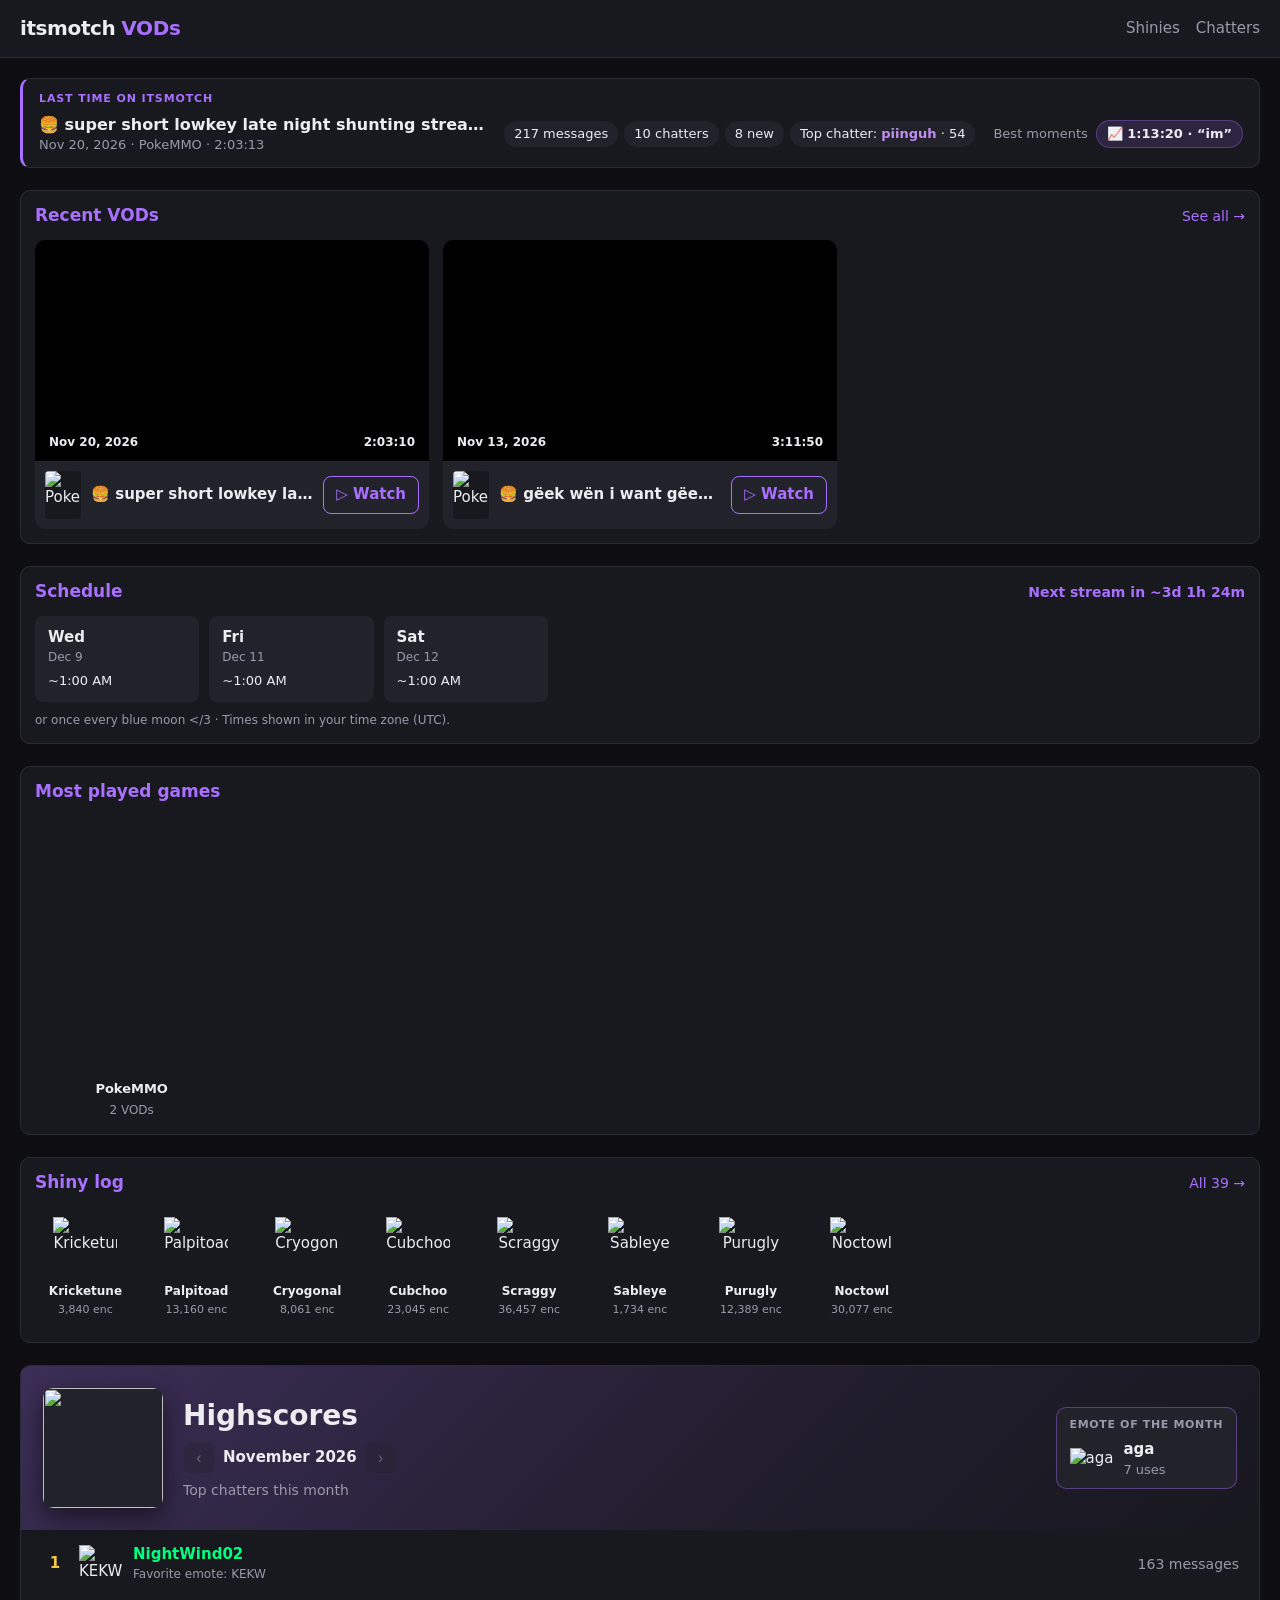
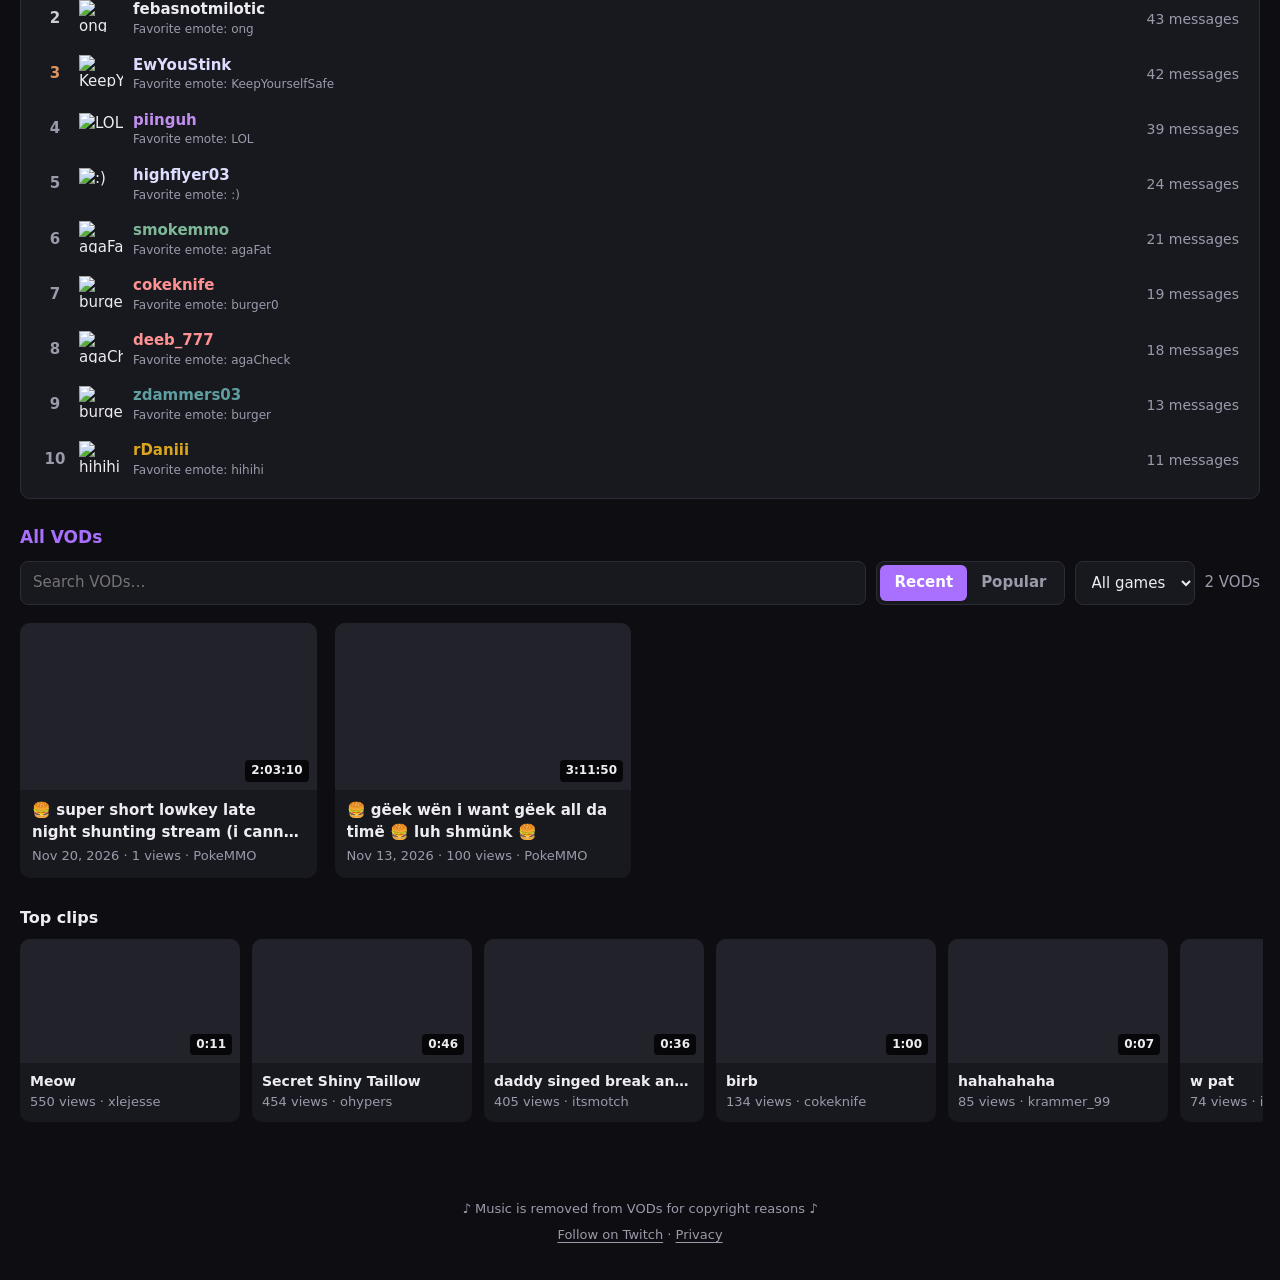
==== commit ef52d118: "Purple progress bar, IV values, egg/fishing counts, OSRS recent collections" ====
--- a/vods/site/index.html
+++ b/vods/site/index.html
@@ -52,6 +52,10 @@
       <div class="box-head"><h2>Shiny log</h2><a href="shinies.html" class="see-all" id="shiny-all">See all →</a></div>
       <div class="shiny-row" id="shiny-row"></div>
     </section>
+    <section class="panel-box" id="osrs" hidden>
+      <div class="box-head"><h2>OSRS Recent Collections</h2><a class="see-all" id="osrs-all" target="_blank" rel="noopener">Full log ↗</a></div>
+      <div class="clog-row" id="osrs-row"></div>
+    </section>
     <section class="hs" id="board" hidden>
       <div class="hs-head">
         <img class="hs-avatar" id="hs-avatar" alt="">
--- a/vods/site/style.css
+++ b/vods/site/style.css
@@ -67,7 +67,7 @@
 .clip-card .info { padding: 8px 10px 10px; }
 .clip-card h3 { font-size: 14px; margin: 0 0 2px; white-space: nowrap; overflow: hidden; text-overflow: ellipsis; font-family: var(--font-display); }
 .progress { position: absolute; left: 0; right: 0; bottom: 0; height: 4px; background: rgba(255,255,255,.25); }
-.progress div { height: 100%; background: #eb0400; }
+.progress div { height: 100%; background: var(--accent); }
 .thumb .progress ~ .badge, .thumb .badge:has(+ .progress) { bottom: 12px; }
 .cw-x { position: absolute; top: 6px; right: 6px; width: 28px; height: 28px; border-radius: 50%; border: 0;
   background: rgba(0,0,0,.7); color: #fff; font-size: 13px; cursor: pointer; }
@@ -332,3 +332,12 @@
 .recap-moments .hint-sm { margin-right: 2px; }
 .msg a.name:hover { text-decoration: underline; text-underline-offset: 2px; }
 a.gtile { display: block; }
+
+.clog-row { display: grid; grid-template-columns: repeat(auto-fill, minmax(104px, 1fr)); gap: 10px; }
+.clog { background: var(--panel-2); border-radius: 8px; padding: 10px 6px; text-align: center; display: flex; flex-direction: column; align-items: center; gap: 2px; min-width: 0; transition: transform .15s ease, box-shadow .15s ease; }
+.clog:hover { transform: translateY(-2px); box-shadow: 0 0 0 2px var(--accent); }
+.clog.notable { box-shadow: inset 0 0 0 1px #f5c84299; background: linear-gradient(to bottom, #f5c8421a, var(--panel-2)); }
+.clog-icon { width: 48px; height: 44px; display: grid; place-items: center; }
+.clog-icon img { max-width: 48px; max-height: 44px; image-rendering: pixelated; transform: scale(1.3); }
+.clog b { font-size: 12px; max-width: 100%; overflow: hidden; text-overflow: ellipsis; white-space: nowrap; }
+.clog small { color: var(--muted); font-size: 11px; }
--- a/vods/site/community.css
+++ b/vods/site/community.css
@@ -72,3 +72,5 @@
 .game-hero { display: flex; align-items: center; gap: 18px; margin-bottom: 22px; }
 .game-art { width: 96px; height: 128px; object-fit: cover; border-radius: 8px; box-shadow: 0 8px 24px #0008; background: var(--panel-2); flex: none; }
 .game-hero .hint { margin: 0; }
+.iv small { font-size: 10px; color: var(--text); font-variant-numeric: tabular-nums; line-height: 1.1; }
+.iv.max small { color: #f5c842; font-weight: 700; }
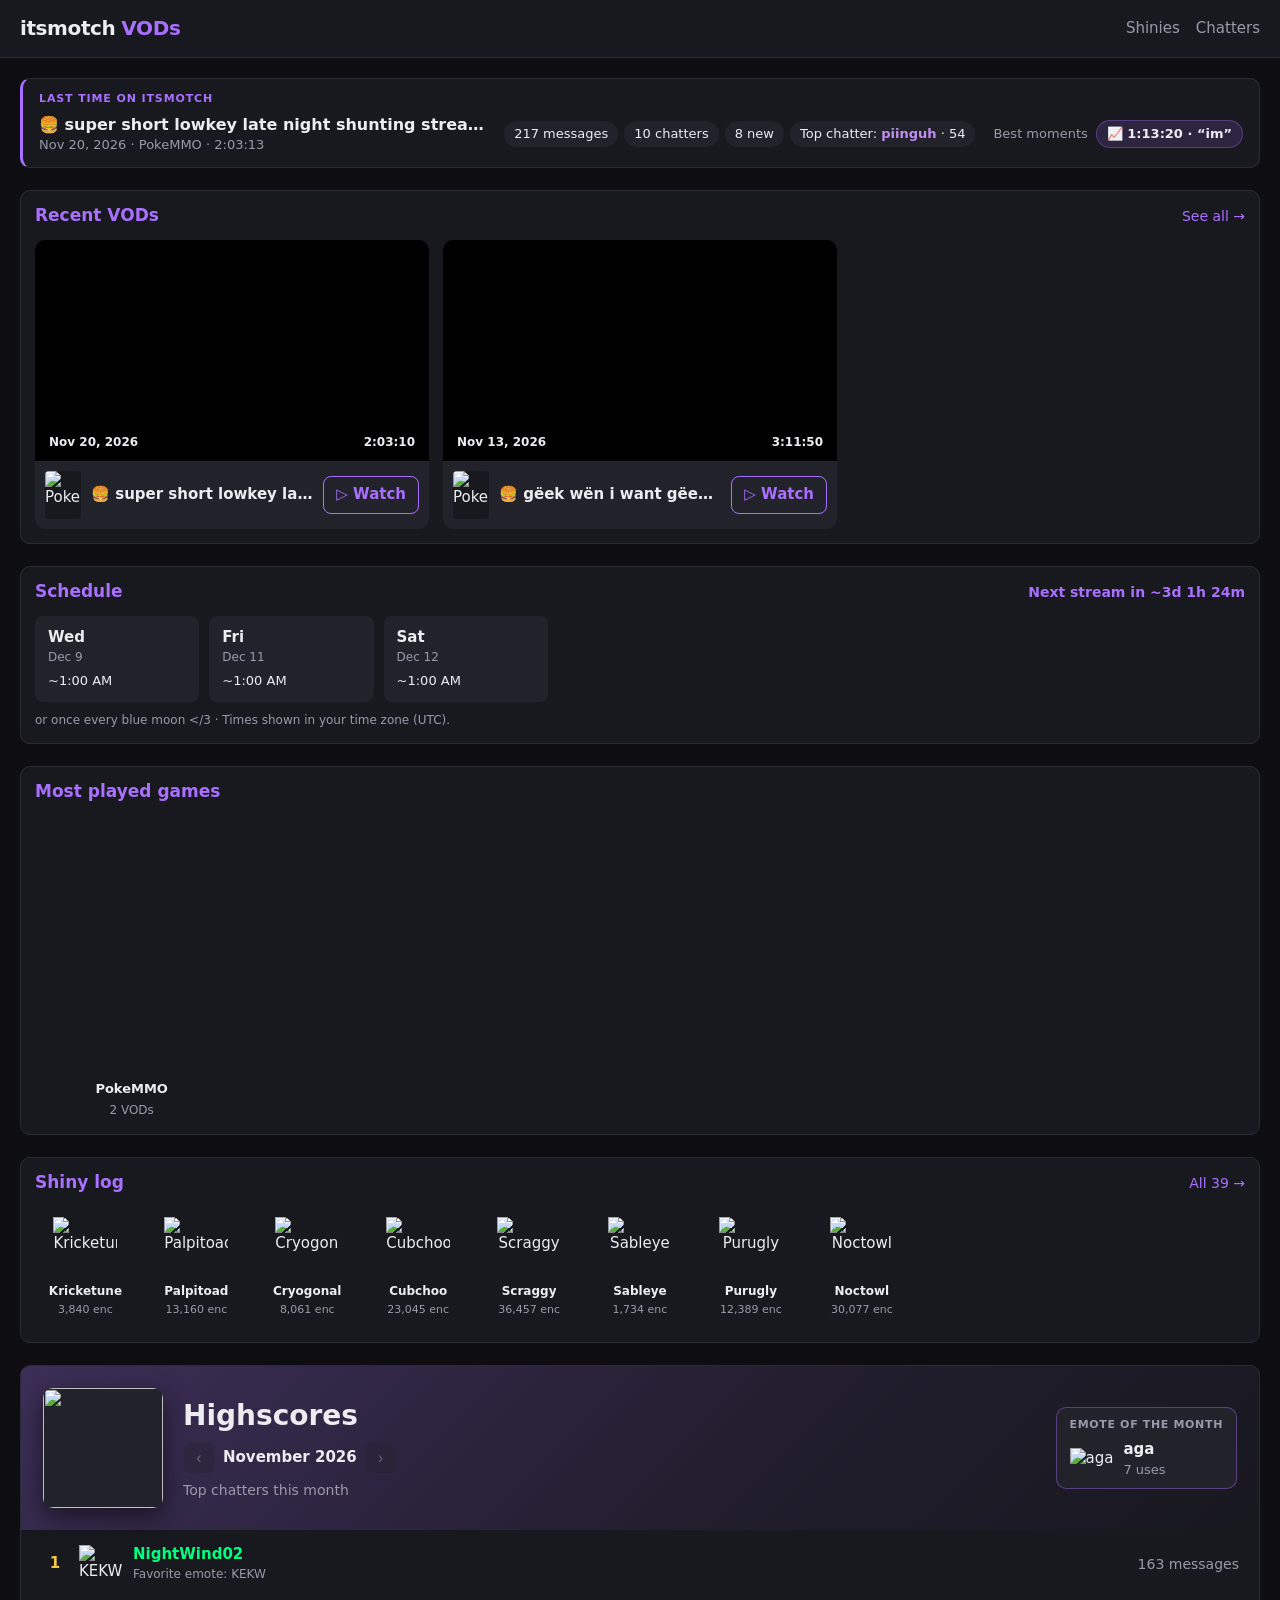
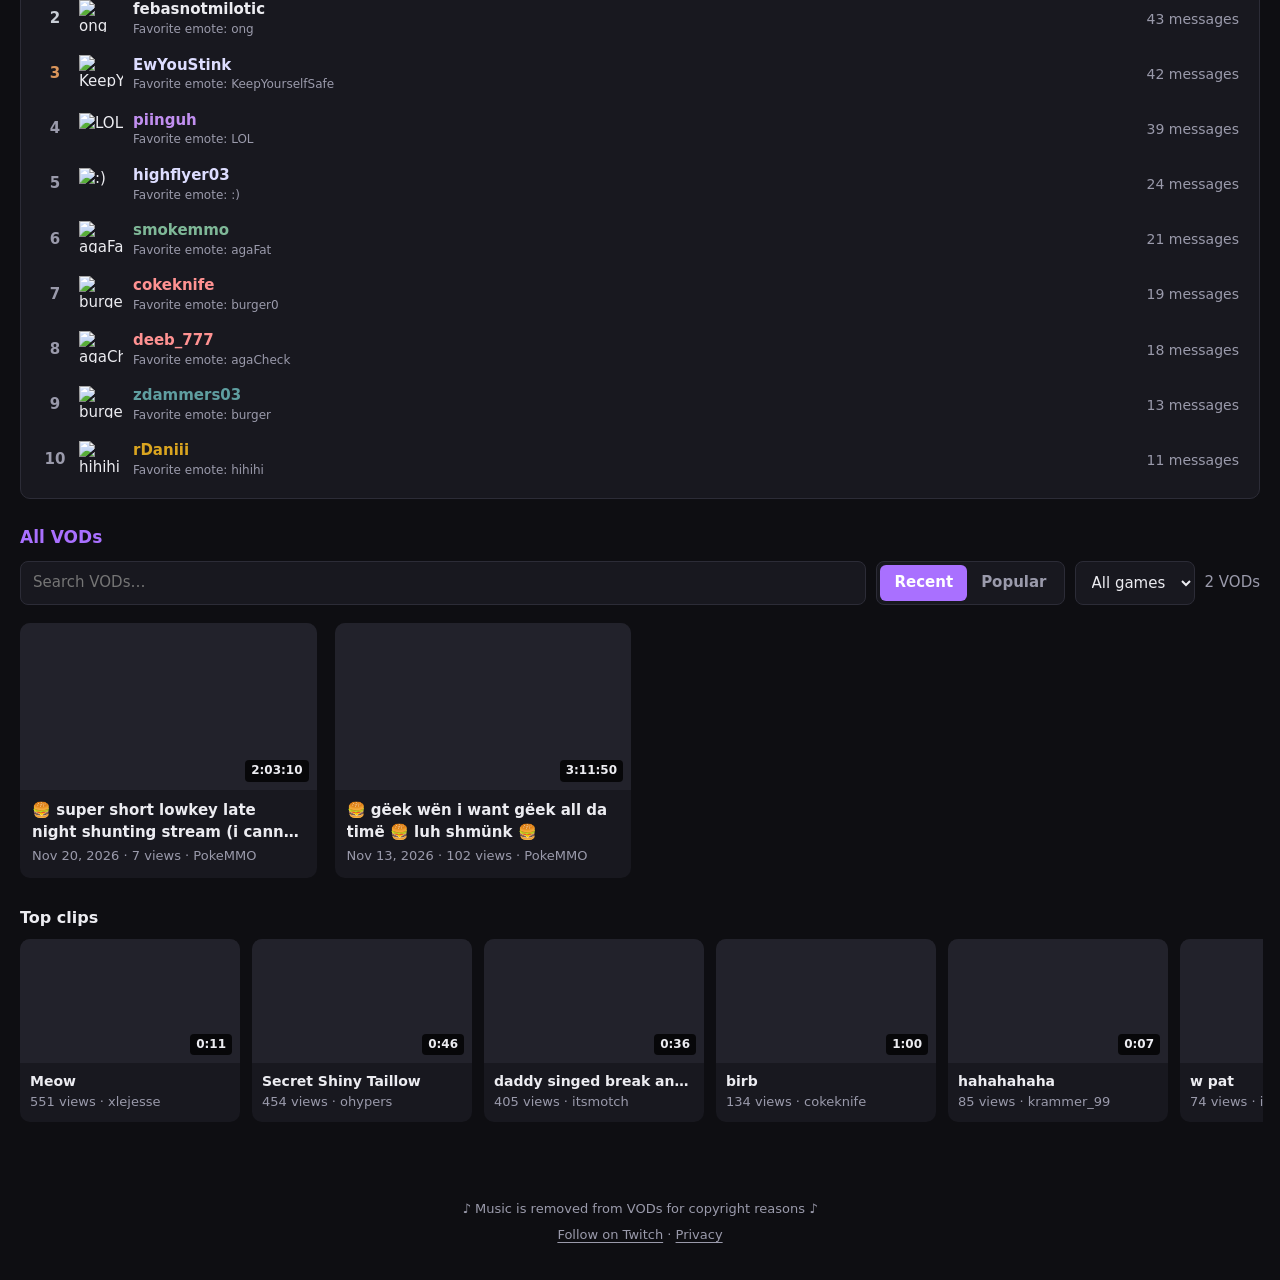
==== commit 89c2aa80: "Show collection log progress before new drops" ====
--- a/vods/site/index.html
+++ b/vods/site/index.html
@@ -54,6 +54,7 @@
     </section>
     <section class="panel-box" id="osrs" hidden>
       <div class="box-head"><h2>OSRS Recent Collections</h2><a class="see-all" id="osrs-all" target="_blank" rel="noopener">Full log ↗</a></div>
+      <div class="clog-progress" id="osrs-progress"></div>
       <div class="clog-row" id="osrs-row"></div>
     </section>
     <section class="hs" id="board" hidden>
--- a/vods/site/style.css
+++ b/vods/site/style.css
@@ -341,3 +341,11 @@
 .clog-icon img { max-width: 48px; max-height: 44px; image-rendering: pixelated; transform: scale(1.3); }
 .clog b { font-size: 12px; max-width: 100%; overflow: hidden; text-overflow: ellipsis; white-space: nowrap; }
 .clog small { color: var(--muted); font-size: 11px; }
+.clog-progress { margin-bottom: 12px; }
+.clog-progress:empty { display: none; }
+.clog-prog-text { font-size: 14px; margin-bottom: 6px; }
+.clog-prog-text b { font-size: 16px; font-variant-numeric: tabular-nums; }
+.clog-prog-text span { color: var(--muted); margin-left: 6px; }
+.clog-bar { height: 8px; background: var(--panel-2); border-radius: 999px; overflow: hidden; }
+.clog-bar i { display: block; height: 100%; background: var(--accent); border-radius: 999px; }
+.clog-empty { grid-column: 1 / -1; color: var(--muted); font-size: 13px; margin: 0; }
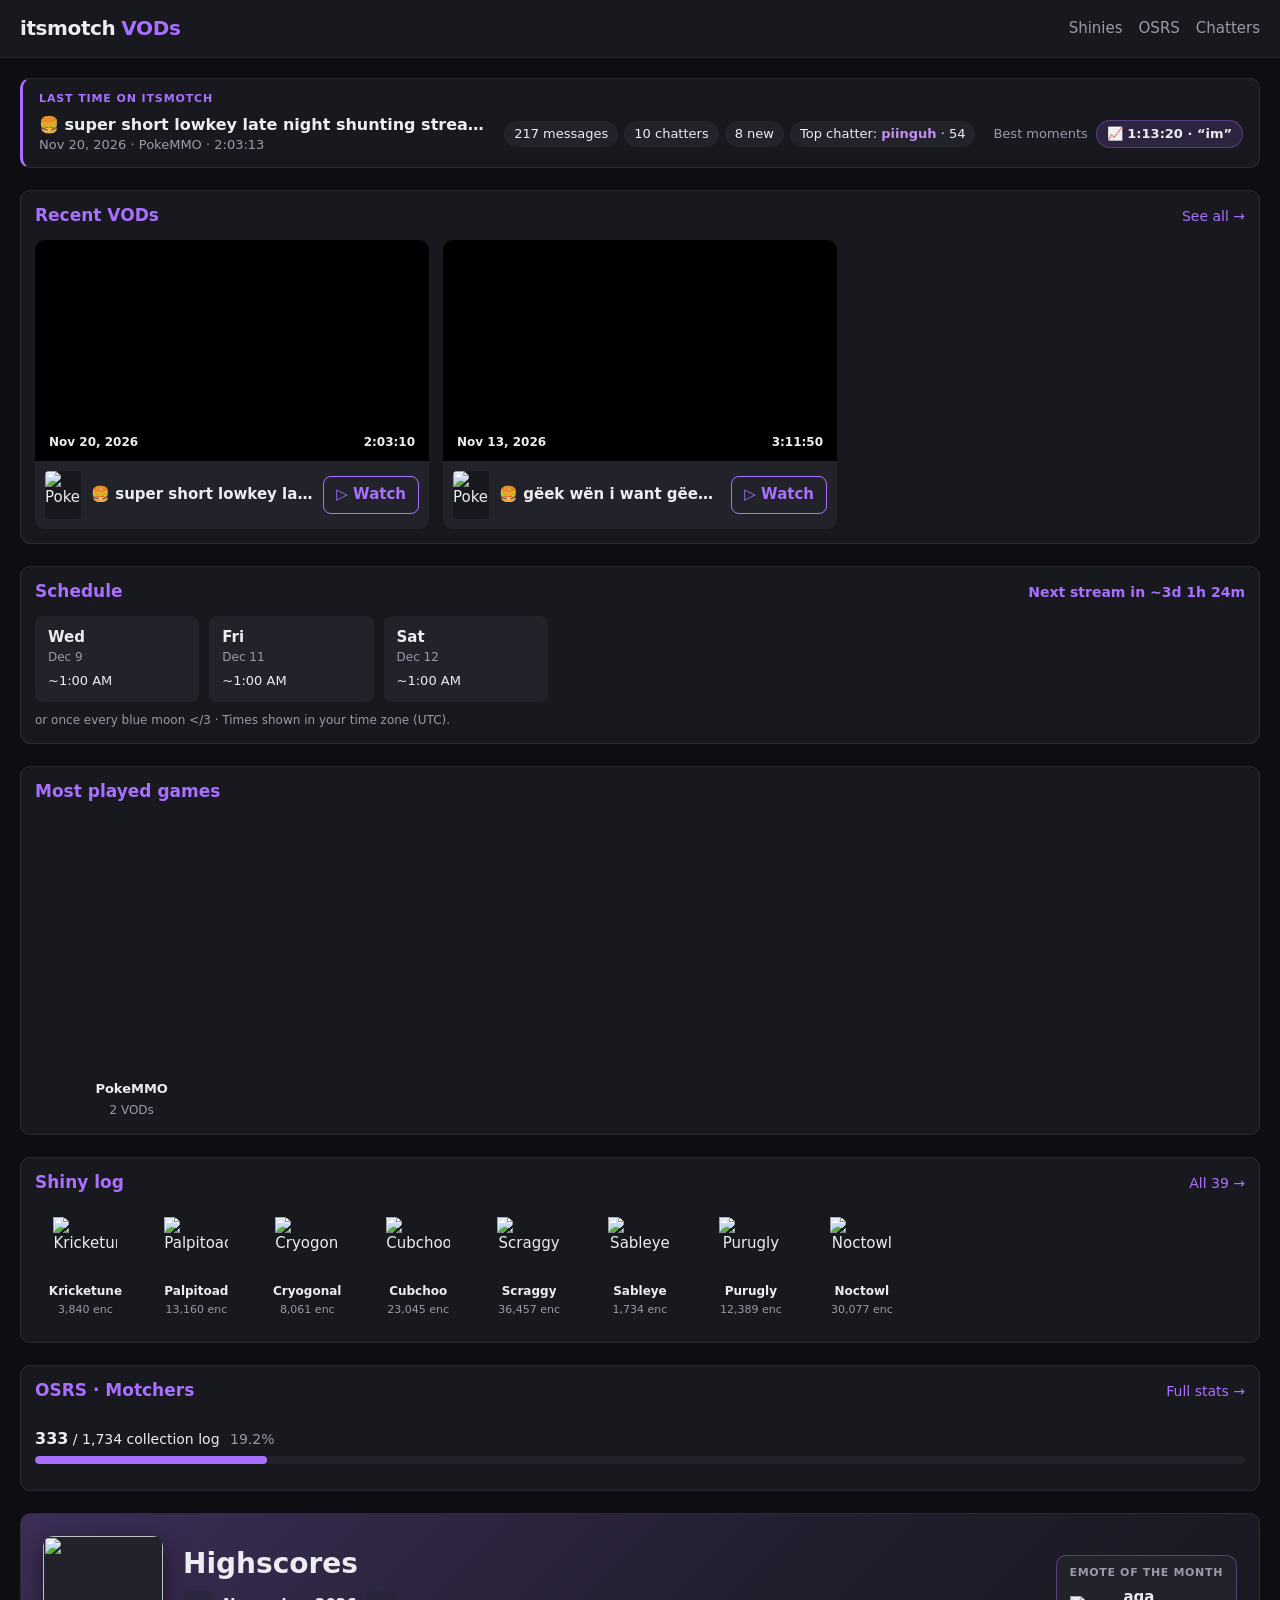
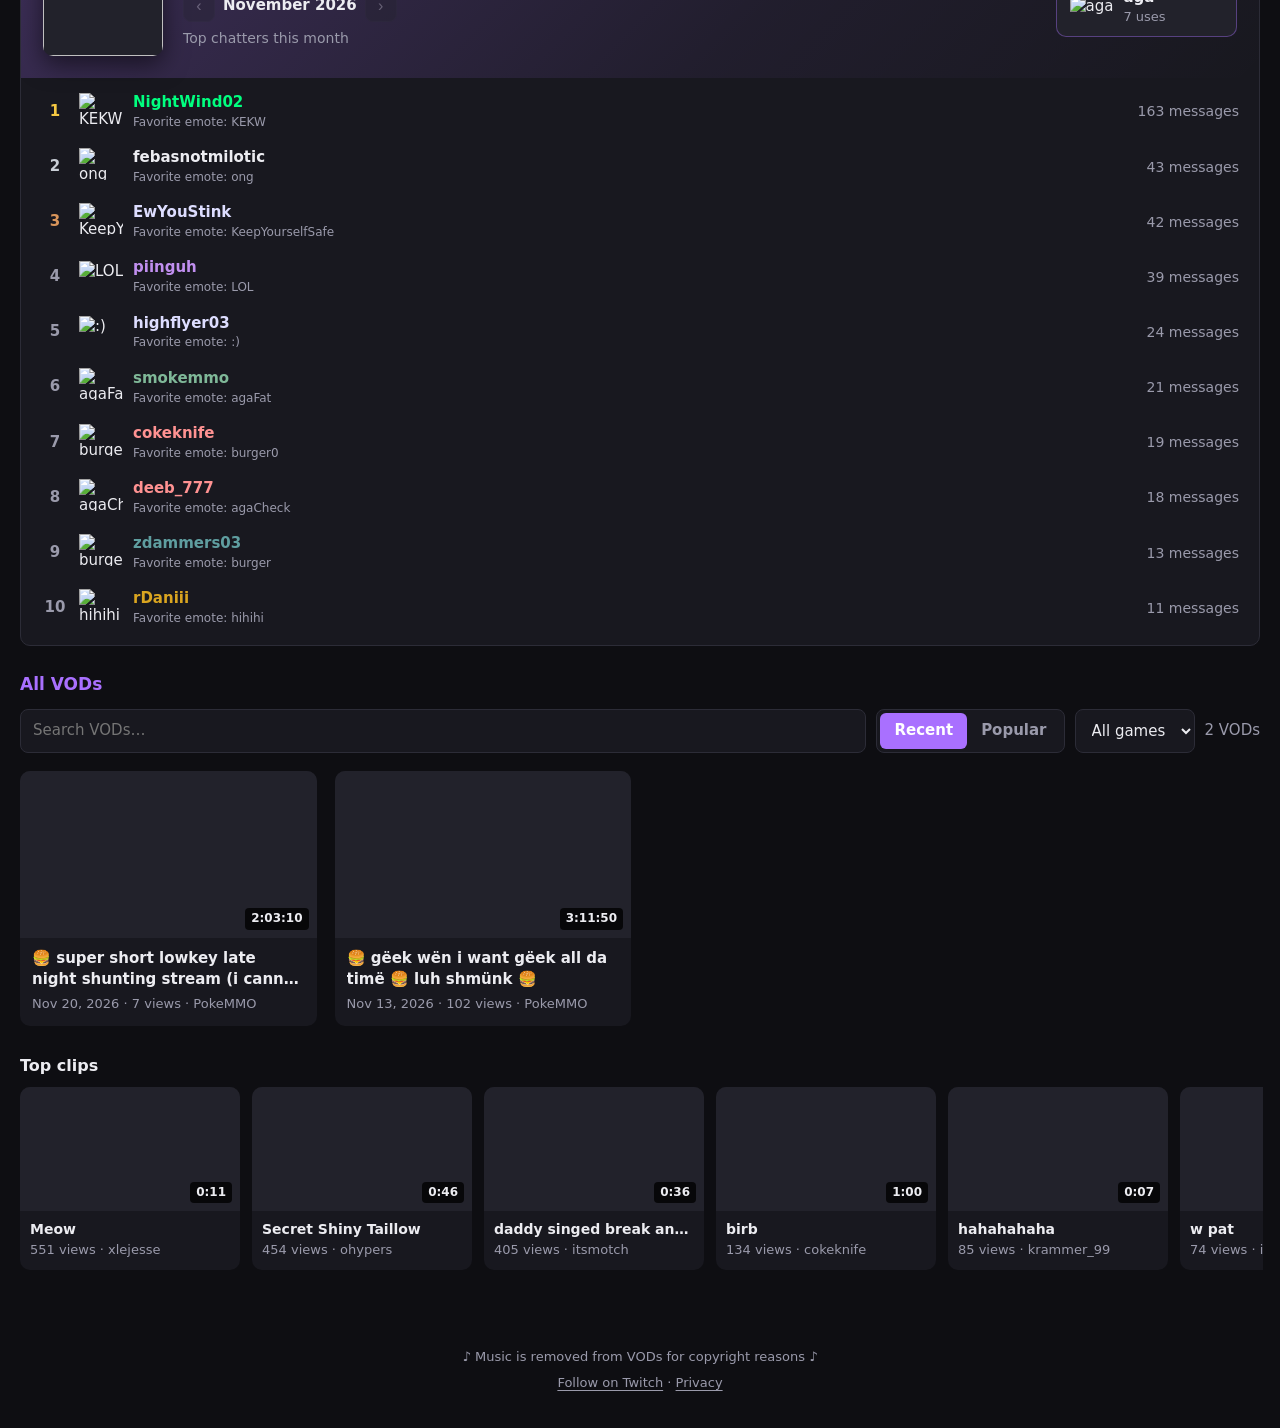
==== commit 83565e5b: "OSRS character overview page" ====
--- a/vods/site/index.html
+++ b/vods/site/index.html
@@ -8,6 +8,7 @@
   <link rel="icon" id="favicon" href="https://unavatar.io/twitch/itsmotch">
   <link rel="stylesheet" href="style.css">
   <link rel="stylesheet" href="community.css">
+  <link rel="stylesheet" href="osrs.css">
   <link rel="preconnect" href="https://i.ytimg.com">
   <link rel="preconnect" href="https://static-cdn.jtvnw.net">
   <link rel="preconnect" href="https://cdn.7tv.app">
@@ -15,7 +16,7 @@
 <body>
   <header>
     <div class="logo"><a class="logo-ch" href="https://twitch.tv/itsmotch" target="_blank" rel="noopener" title="itsmotch on Twitch"><img class="avatar" id="avatar" alt=""><b>itsmotch</b></a> <a class="logo-home" href="./"><b><span>VODs</span></b></a></div>
-    <nav><a href="shinies.html">Shinies</a><a href="profile.html">Chatters</a></nav>
+    <nav><a href="shinies.html">Shinies</a><a href="osrs.html">OSRS</a><a href="profile.html">Chatters</a></nav>
   </header>
   <main>
     <h1 class="sr-only">itsmotch Twitch VODs with chat replay</h1>
@@ -53,8 +54,10 @@
       <div class="shiny-row" id="shiny-row"></div>
     </section>
     <section class="panel-box" id="osrs" hidden>
-      <div class="box-head"><h2>OSRS Recent Collections</h2><a class="see-all" id="osrs-all" target="_blank" rel="noopener">Full log ↗</a></div>
+      <div class="box-head"><h2 id="osrs-title">OSRS</h2><a class="see-all" href="osrs.html">Full stats →</a></div>
+      <div class="home-osrs" id="osrs-tiles"></div>
       <div class="clog-progress" id="osrs-progress"></div>
+      <div class="home-sub" id="osrs-sub">Recent collections</div>
       <div class="clog-row" id="osrs-row"></div>
     </section>
     <section class="hs" id="board" hidden>
@@ -102,6 +105,7 @@
   <script src="clips.js"></script>
   <script src="schedule.js"></script>
   <script src="shinies.js"></script>
+  <script src="osrs.js"></script>
   <script src="home-extra.js"></script>
 </body>
 </html>
--- a/vods/site/style.css
+++ b/vods/site/style.css
@@ -349,3 +349,5 @@
 .clog-bar { height: 8px; background: var(--panel-2); border-radius: 999px; overflow: hidden; }
 .clog-bar i { display: block; height: 100%; background: var(--accent); border-radius: 999px; }
 .clog-empty { grid-column: 1 / -1; color: var(--muted); font-size: 13px; margin: 0; }
+.clog-prog-link { display: block; }
+.clog-prog-link:hover .clog-bar { box-shadow: 0 0 0 1px var(--accent); }
--- a/vods/site/osrs.css
+++ b/vods/site/osrs.css
@@ -0,0 +1,83 @@
+.o-hero { background: var(--panel); border: 1px solid var(--line); border-radius: var(--radius); padding: 20px; margin-bottom: 22px;
+  background-image: radial-gradient(circle at 0 0, #a970ff33, transparent 55%), radial-gradient(circle at 100% 100%, #f5c8421a, transparent 50%); }
+.o-hero-top { display: flex; align-items: flex-start; justify-content: space-between; gap: 16px; flex-wrap: wrap; margin-bottom: 18px; }
+.o-kicker { font-size: 11px; font-weight: 800; letter-spacing: .1em; text-transform: uppercase; color: var(--accent); }
+.o-name { font-family: var(--font-display); font-size: 34px; margin: 2px 0 8px; line-height: 1.1; }
+.o-name a:hover { text-decoration: underline; text-underline-offset: 4px; }
+.o-meta { display: flex; flex-wrap: wrap; align-items: center; gap: 8px; color: var(--muted); font-size: 13px; }
+.o-badge { background: var(--panel-2); color: var(--text); border: 1px solid var(--line); border-radius: 999px; padding: 2px 10px; font-weight: 700; font-size: 12px; }
+.o-badge.gold { color: #f5c842; border-color: #f5c84266; }
+.o-tiles { display: grid; grid-template-columns: repeat(auto-fill, minmax(150px, 1fr)); gap: 10px; }
+.o-tile { background: var(--panel-2); border-radius: 10px; padding: 12px 14px; display: grid; grid-template-columns: auto 1fr; grid-template-rows: auto auto; column-gap: 10px; align-items: center; border: 1px solid transparent; transition: border-color .15s ease, transform .15s ease; }
+.o-tile:hover { border-color: var(--accent); transform: translateY(-2px); }
+.o-tile img { grid-row: 1 / 3; width: 26px; height: 26px; object-fit: contain; }
+.o-tile b { font-size: 22px; font-variant-numeric: tabular-nums; line-height: 1.1; }
+.o-tile span { color: var(--muted); font-size: 12px; }
+.o-tile:not(:has(img)) { grid-template-columns: 1fr; }
+.o-grid { display: grid; grid-template-columns: minmax(0, 1fr) minmax(0, 1fr); gap: 0 22px; }
+.o-grid.four { grid-template-columns: repeat(4, minmax(0, 1fr)); }
+.o-grid > .panel-box { margin-bottom: 22px; }
+.o-skills { display: grid; grid-template-columns: repeat(3, minmax(0, 1fr)); gap: 6px; }
+.o-skill { position: relative; display: grid; grid-template-columns: 30px 1fr; grid-template-rows: 1fr auto; align-items: center; column-gap: 8px;
+  background: var(--panel-2); border-radius: 8px; padding: 8px 10px 7px; border: 1px solid transparent; transition: border-color .15s ease, background-color .15s ease; }
+.o-skill:hover { border-color: var(--accent); }
+.o-skill img { grid-row: 1 / 3; width: 26px; height: 26px; object-fit: contain; justify-self: center; }
+.o-skill .lv { font-size: 20px; font-weight: 800; font-variant-numeric: tabular-nums; line-height: 1; }
+.o-skill .lv-of { position: absolute; right: 10px; top: 9px; color: var(--muted); font-size: 11px; }
+.o-skill.max .lv { color: #f5c842; }
+.o-skill.max { background: linear-gradient(135deg, #f5c84214, var(--panel-2)); }
+.o-bar { display: block; height: 4px; background: #ffffff14; border-radius: 999px; overflow: hidden; margin-top: 5px; }
+.o-bar > i { display: block; height: 100%; background: var(--accent); border-radius: 999px; }
+.o-skill.max .o-bar > i { background: #f5c842; }
+.o-bar.big { height: 10px; margin-top: 8px; }
+.o-total { display: flex; justify-content: space-between; margin-top: 10px; padding: 10px 12px; background: var(--panel-2); border-radius: 8px; color: var(--muted); font-size: 13px; }
+.o-total b { color: var(--text); font-size: 16px; margin-left: 4px; }
+.o-total:hover { box-shadow: inset 0 0 0 1px var(--accent); }
+.o-log { display: block; padding: 4px 0 10px; }
+.o-log-num { font-size: 14px; color: var(--muted); }
+.o-log-num b { font-size: 28px; color: var(--text); font-variant-numeric: tabular-nums; }
+.o-log-num span { margin-left: 6px; color: var(--accent); font-weight: 700; }
+.o-tabs { display: grid; grid-template-columns: repeat(5, minmax(0, 1fr)); gap: 8px; margin-top: 6px; }
+.o-tab { background: var(--panel-2); border-radius: 8px; padding: 10px; display: flex; flex-direction: column; gap: 2px; text-align: center; border: 1px solid transparent; }
+.o-tab:hover { border-color: var(--accent); }
+.o-tab span { color: #f5c842; font-size: 12px; font-weight: 700; }
+.o-tab b { font-size: 16px; font-variant-numeric: tabular-nums; }
+.o-tab b small { color: var(--muted); font-size: 12px; font-weight: 500; }
+.o-log-facts { display: flex; gap: 18px; color: var(--muted); font-size: 13px; margin: 12px 0 0; }
+.o-log-facts b { color: var(--text); }
+.o-sub { margin: 16px 0 8px; font-size: 12px; font-weight: 800; text-transform: uppercase; letter-spacing: .06em; color: var(--muted); }
+.o-sub span { color: var(--text); margin-left: 4px; }
+.o-pets { display: flex; flex-wrap: wrap; gap: 6px; }
+.o-pets a { width: 52px; height: 48px; background: var(--panel-2); border-radius: 8px; display: grid; place-items: center; box-shadow: inset 0 0 0 1px #f5c84255; }
+.o-pets a:hover { box-shadow: inset 0 0 0 2px var(--accent); }
+.o-pets img { max-width: 40px; max-height: 36px; image-rendering: pixelated; }
+.o-count { color: var(--muted); font-size: 13px; font-weight: 500; margin-left: 6px; }
+.o-bosses { display: grid; grid-template-columns: repeat(auto-fill, minmax(124px, 1fr)); gap: 8px; }
+.o-boss { background: var(--panel-2); border-radius: 10px; padding: 10px 8px; display: flex; flex-direction: column; align-items: center; text-align: center; min-width: 0; border: 1px solid transparent; transition: transform .15s ease, border-color .15s ease; }
+.o-boss:hover { transform: translateY(-2px); border-color: var(--accent); }
+.o-boss.top { border-color: #f5c84288; background: linear-gradient(to bottom, #f5c8421f, var(--panel-2)); }
+.o-bicon { height: 40px; display: grid; place-items: center; }
+.o-bicon img { max-width: 44px; max-height: 38px; image-rendering: pixelated; transform: scale(1.15); }
+.o-bname { font-size: 12px; color: var(--muted); margin-top: 4px; max-width: 100%; overflow: hidden; text-overflow: ellipsis; white-space: nowrap; }
+.o-boss b { font-size: 18px; font-variant-numeric: tabular-nums; }
+.o-boss small { color: var(--muted); font-size: 11px; }
+.o-row { display: flex; align-items: center; gap: 8px; padding: 7px 8px; border-radius: 8px; min-width: 0; }
+.o-row:hover { background: var(--panel-2); }
+.o-row img, .o-row .o-ri { width: 24px; height: 22px; object-fit: contain; flex: none; image-rendering: pixelated; }
+.o-row span { flex: 1; min-width: 0; overflow: hidden; text-overflow: ellipsis; white-space: nowrap; font-size: 14px; }
+.o-row b { font-variant-numeric: tabular-nums; }
+.o-gain-tiles { display: flex; gap: 10px; flex-wrap: wrap; margin-bottom: 10px; }
+.o-gt { background: var(--panel-2); border-radius: 8px; padding: 8px 14px; }
+.o-gt b { color: #3ad07a; font-size: 18px; margin-right: 6px; }
+.o-gt span { color: var(--muted); font-size: 12px; }
+.cols2 { display: grid; grid-template-columns: 1fr 1fr; gap: 0 18px; }
+.box-head h2 small { font-family: inherit; }
+@media (max-width: 1000px) { .o-grid.four { grid-template-columns: 1fr 1fr; } }
+@media (max-width: 820px) { .o-grid { grid-template-columns: 1fr; } .o-tabs { grid-template-columns: repeat(3, 1fr); } }
+@media (max-width: 520px) { .o-grid.four, .cols2 { grid-template-columns: 1fr; } .o-name { font-size: 28px; } .o-skill .lv { font-size: 17px; } .o-skill { column-gap: 5px; padding: 7px; } .o-skill img { width: 22px; height: 22px; } .o-skill .lv-of { display: none; } }
+.home-osrs { display: grid; grid-template-columns: repeat(auto-fill, minmax(140px, 1fr)); gap: 10px; margin-bottom: 12px; }
+.home-osrs .o-tile b { font-size: 18px; }
+.home-bosses { display: grid; grid-template-columns: repeat(auto-fill, minmax(110px, 1fr)); gap: 8px; margin-top: 12px; }
+.home-sub { font-size: 12px; font-weight: 800; text-transform: uppercase; letter-spacing: .06em; color: var(--muted); margin: 14px 0 8px; }
+.o-recent { grid-template-columns: repeat(auto-fill, minmax(92px, 1fr)); max-height: 330px; overflow-y: auto; padding: 2px; }
+@media (max-width: 520px) { .o-bosses { grid-template-columns: repeat(3, minmax(0, 1fr)); gap: 6px; } .o-boss { padding: 8px 4px; } .o-boss b { font-size: 16px; } }
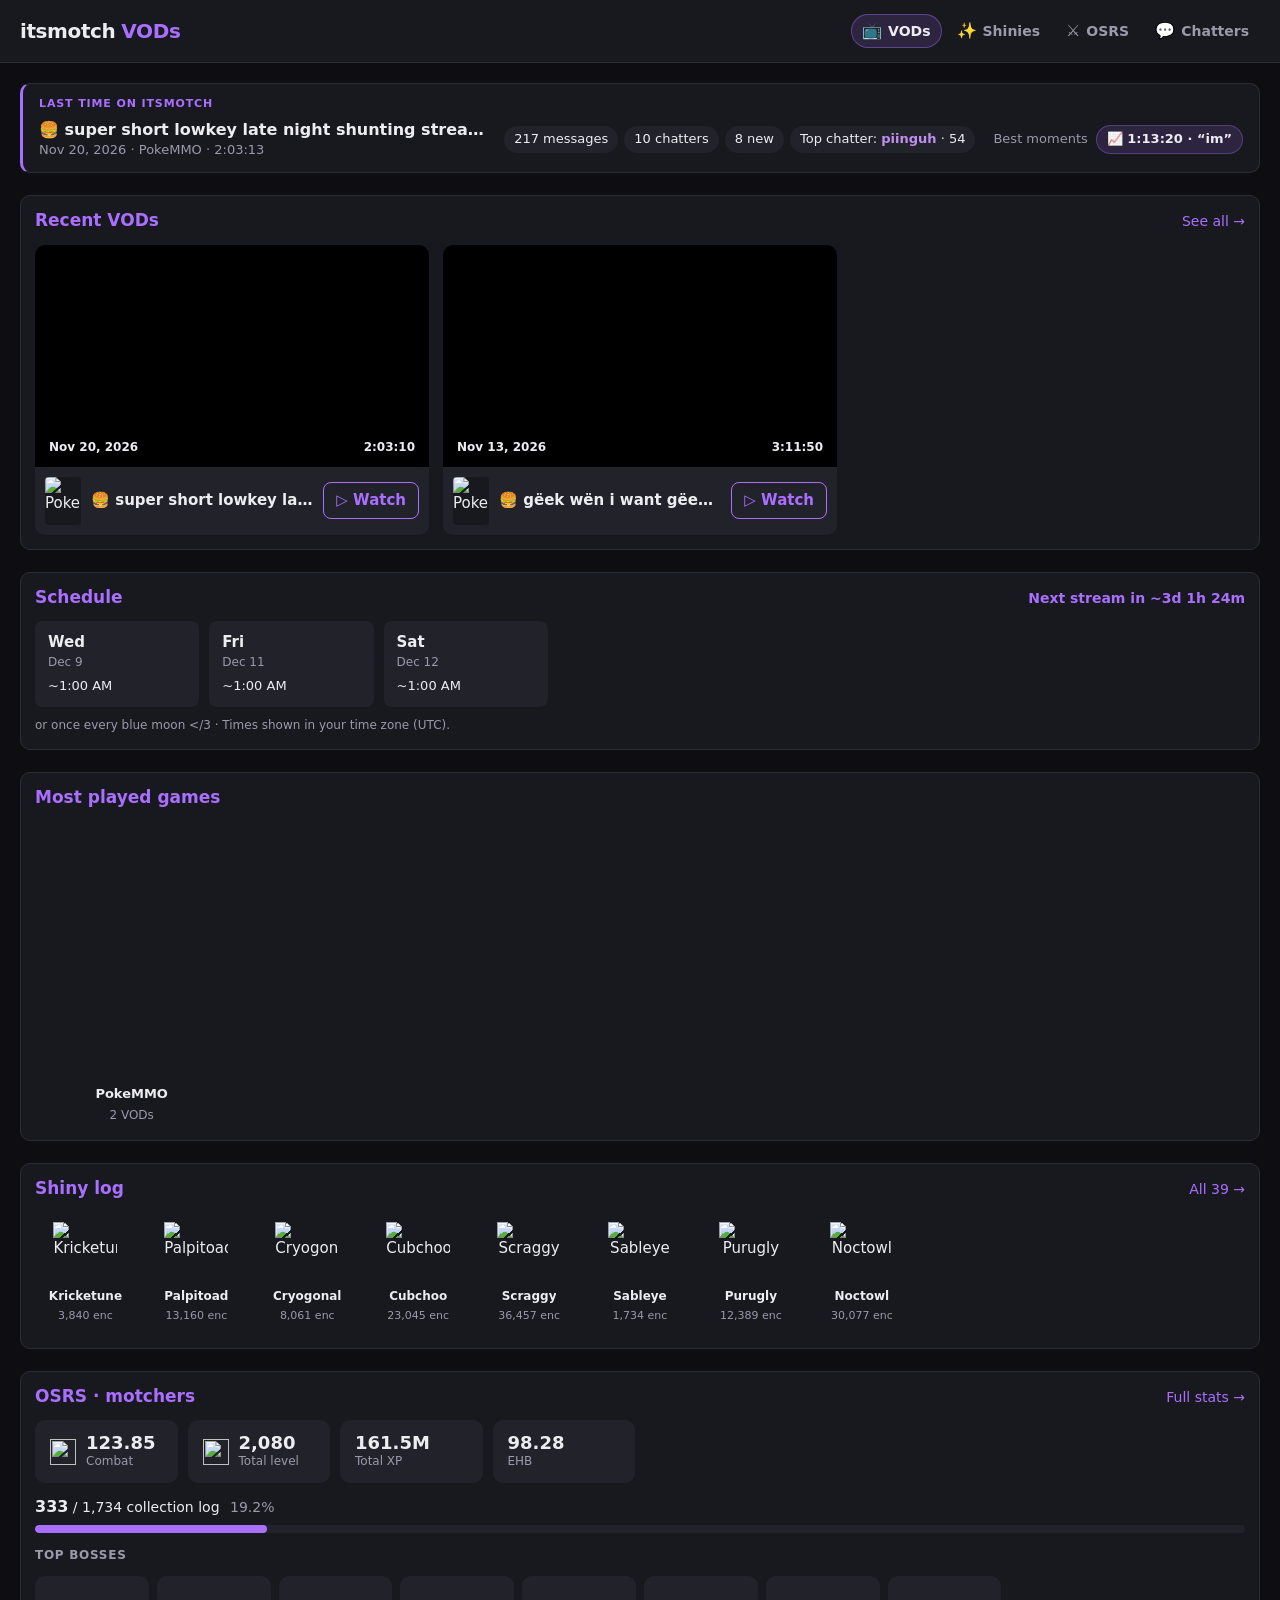
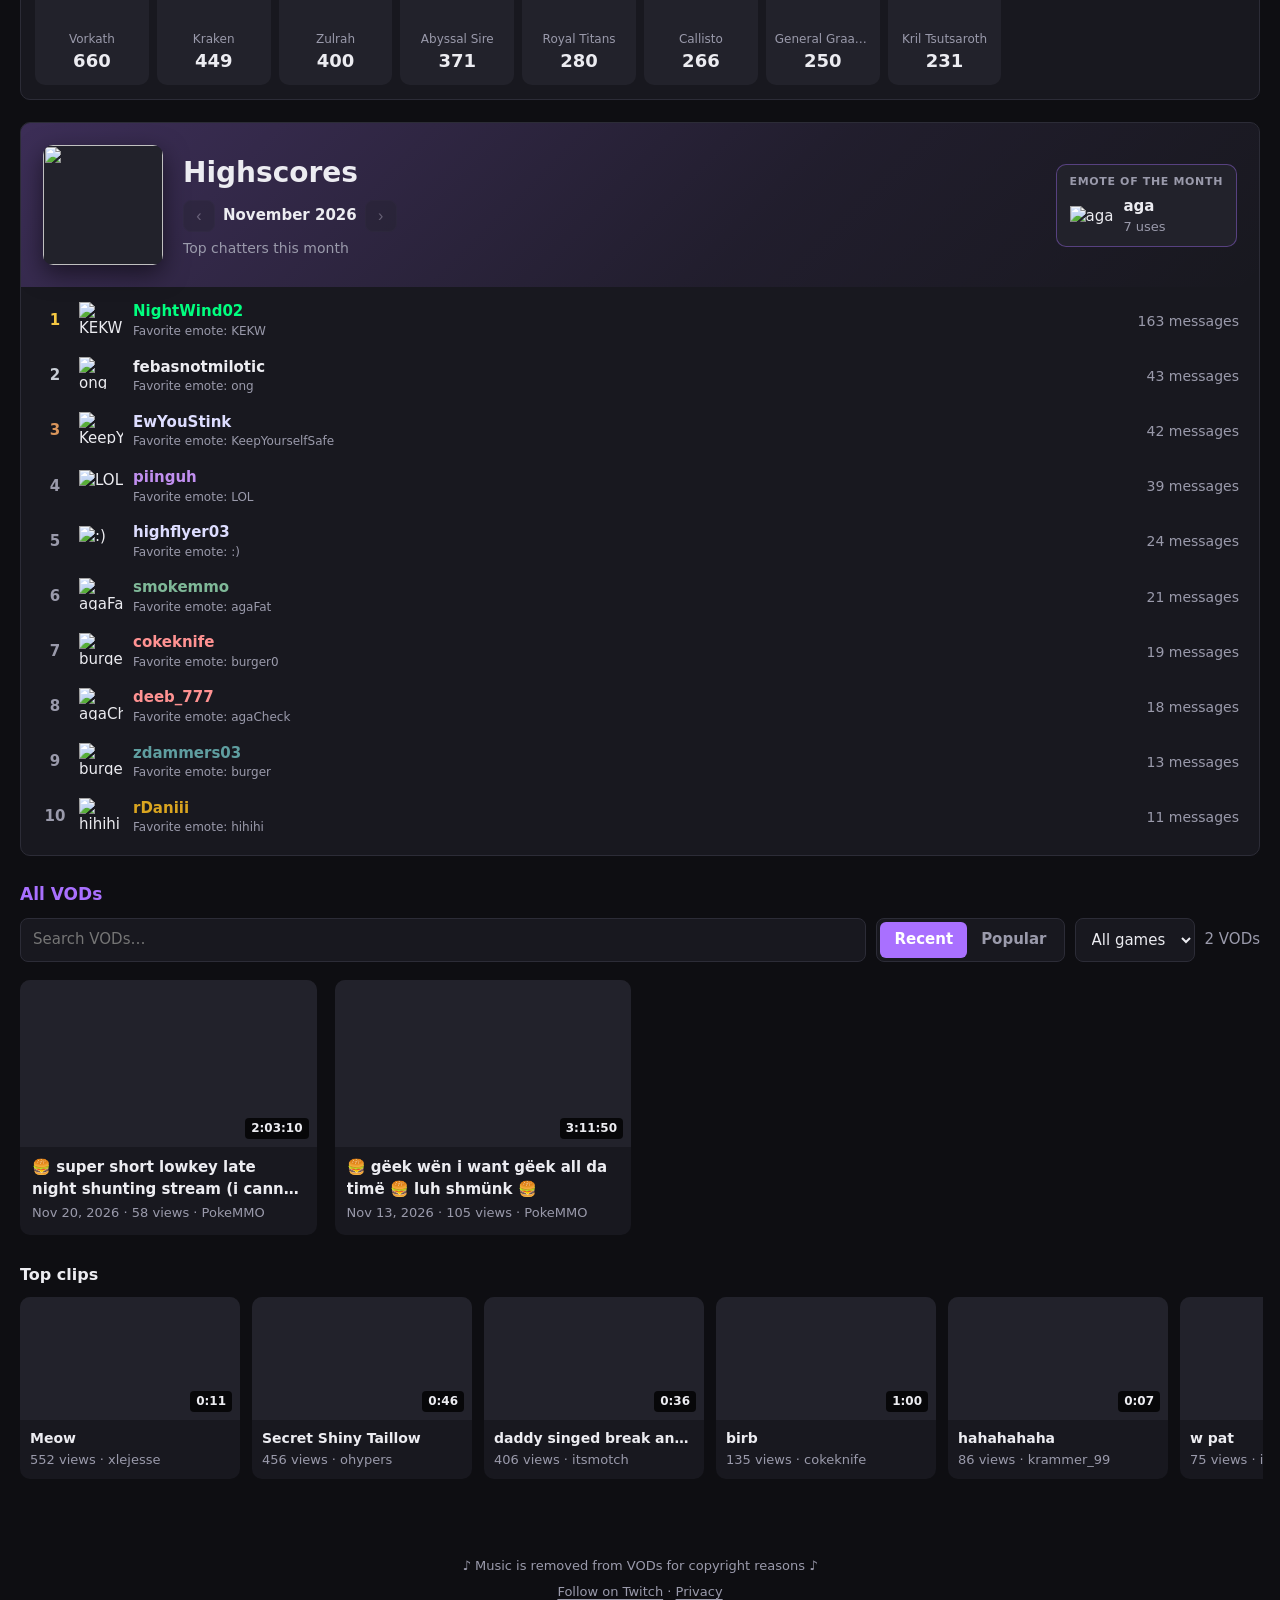
==== commit 708f5e29: "Emoji nav that fits on phones" ====
--- a/vods/site/index.html
+++ b/vods/site/index.html
@@ -16,7 +16,7 @@
 <body>
   <header>
     <div class="logo"><a class="logo-ch" href="https://twitch.tv/itsmotch" target="_blank" rel="noopener" title="itsmotch on Twitch"><img class="avatar" id="avatar" alt=""><b>itsmotch</b></a> <a class="logo-home" href="./"><b><span>VODs</span></b></a></div>
-    <nav><a href="shinies.html">Shinies</a><a href="osrs.html">OSRS</a><a href="profile.html">Chatters</a></nav>
+    <nav class="site-nav"><a href="./" class="on" aria-current="page" title="VODs" aria-label="VODs"><span class="ni" aria-hidden="true">📺</span><span class="nt">VODs</span></a><a href="shinies.html" title="Shinies" aria-label="Shinies"><span class="ni" aria-hidden="true">✨</span><span class="nt">Shinies</span></a><a href="osrs.html" title="OSRS" aria-label="OSRS"><span class="ni" aria-hidden="true">⚔️</span><span class="nt">OSRS</span></a><a href="profile.html" title="Chatters" aria-label="Chatters"><span class="ni" aria-hidden="true">💬</span><span class="nt">Chatters</span></a></nav>
   </header>
   <main>
     <h1 class="sr-only">itsmotch Twitch VODs with chat replay</h1>
--- a/vods/site/style.css
+++ b/vods/site/style.css
@@ -351,3 +351,25 @@
 .clog-empty { grid-column: 1 / -1; color: var(--muted); font-size: 13px; margin: 0; }
 .clog-prog-link { display: block; }
 .clog-prog-link:hover .clog-bar { box-shadow: 0 0 0 1px var(--accent); }
+
+/* Site nav: emoji + label, emoji-only pills on phones */
+.logo { white-space: nowrap; min-width: 0; }
+header nav.site-nav { margin-left: auto; display: flex; align-items: center; gap: 4px; flex: none; }
+.site-nav a { display: inline-flex; align-items: center; gap: 6px; padding: 7px 11px; border-radius: 999px; color: var(--muted); white-space: nowrap;
+  font-weight: 600; font-size: 14px; transition: background-color .15s ease, color .15s ease; }
+.site-nav a:hover { background: var(--panel-2); color: var(--text); }
+.site-nav a.on { background: #a970ff26; color: var(--text); box-shadow: inset 0 0 0 1px #a970ff66; }
+.site-nav .ni { font-size: 16px; line-height: 1; }
+@media (max-width: 700px) {
+  header { padding: 10px 14px; gap: 10px; }
+  .site-nav .nt { display: none; }
+  .site-nav a { width: 38px; height: 38px; padding: 0; justify-content: center; background: var(--panel-2); }
+  .site-nav .ni { font-size: 18px; }
+}
+@media (max-width: 480px) {
+  .logo { font-size: 17px; }
+  .avatar { width: 30px; height: 30px; }
+  .site-nav { gap: 3px; }
+  .site-nav a { width: 36px; height: 36px; }
+}
+@media (max-width: 370px) { .logo-home { display: none; } }
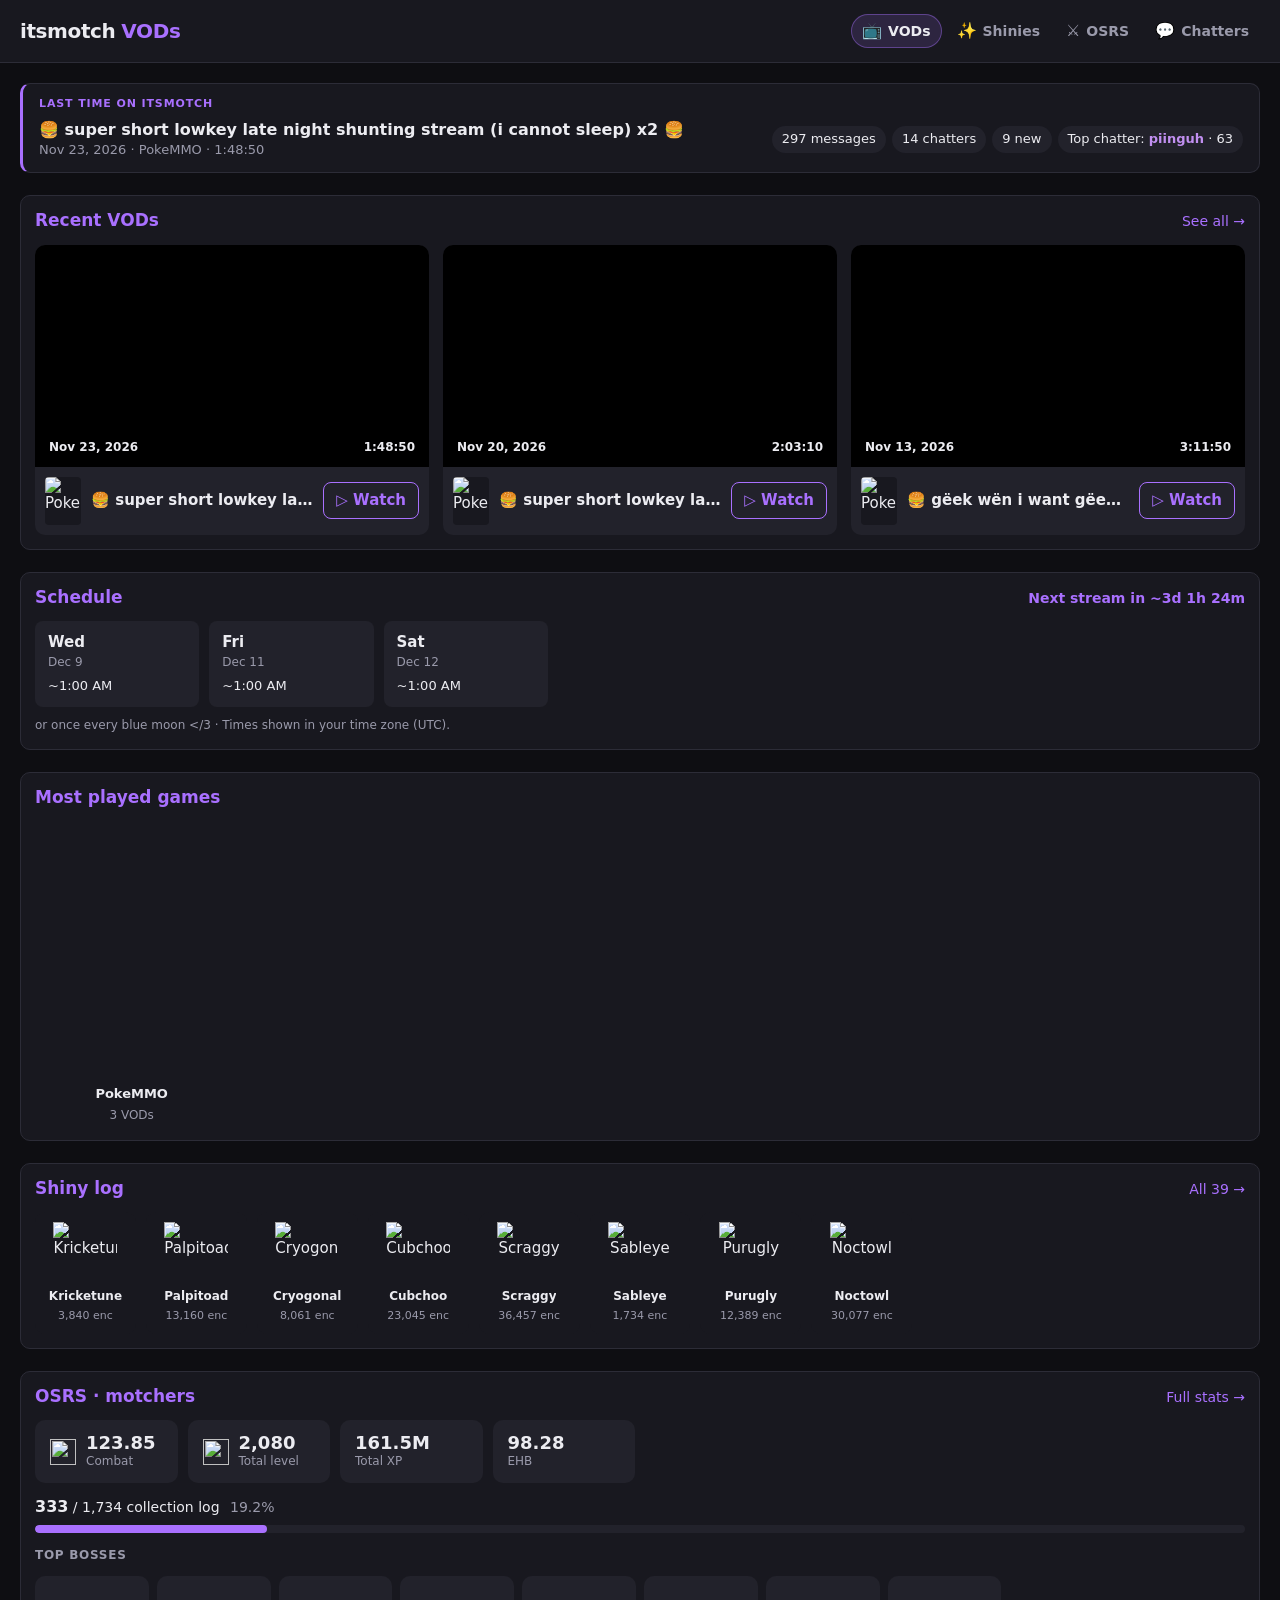
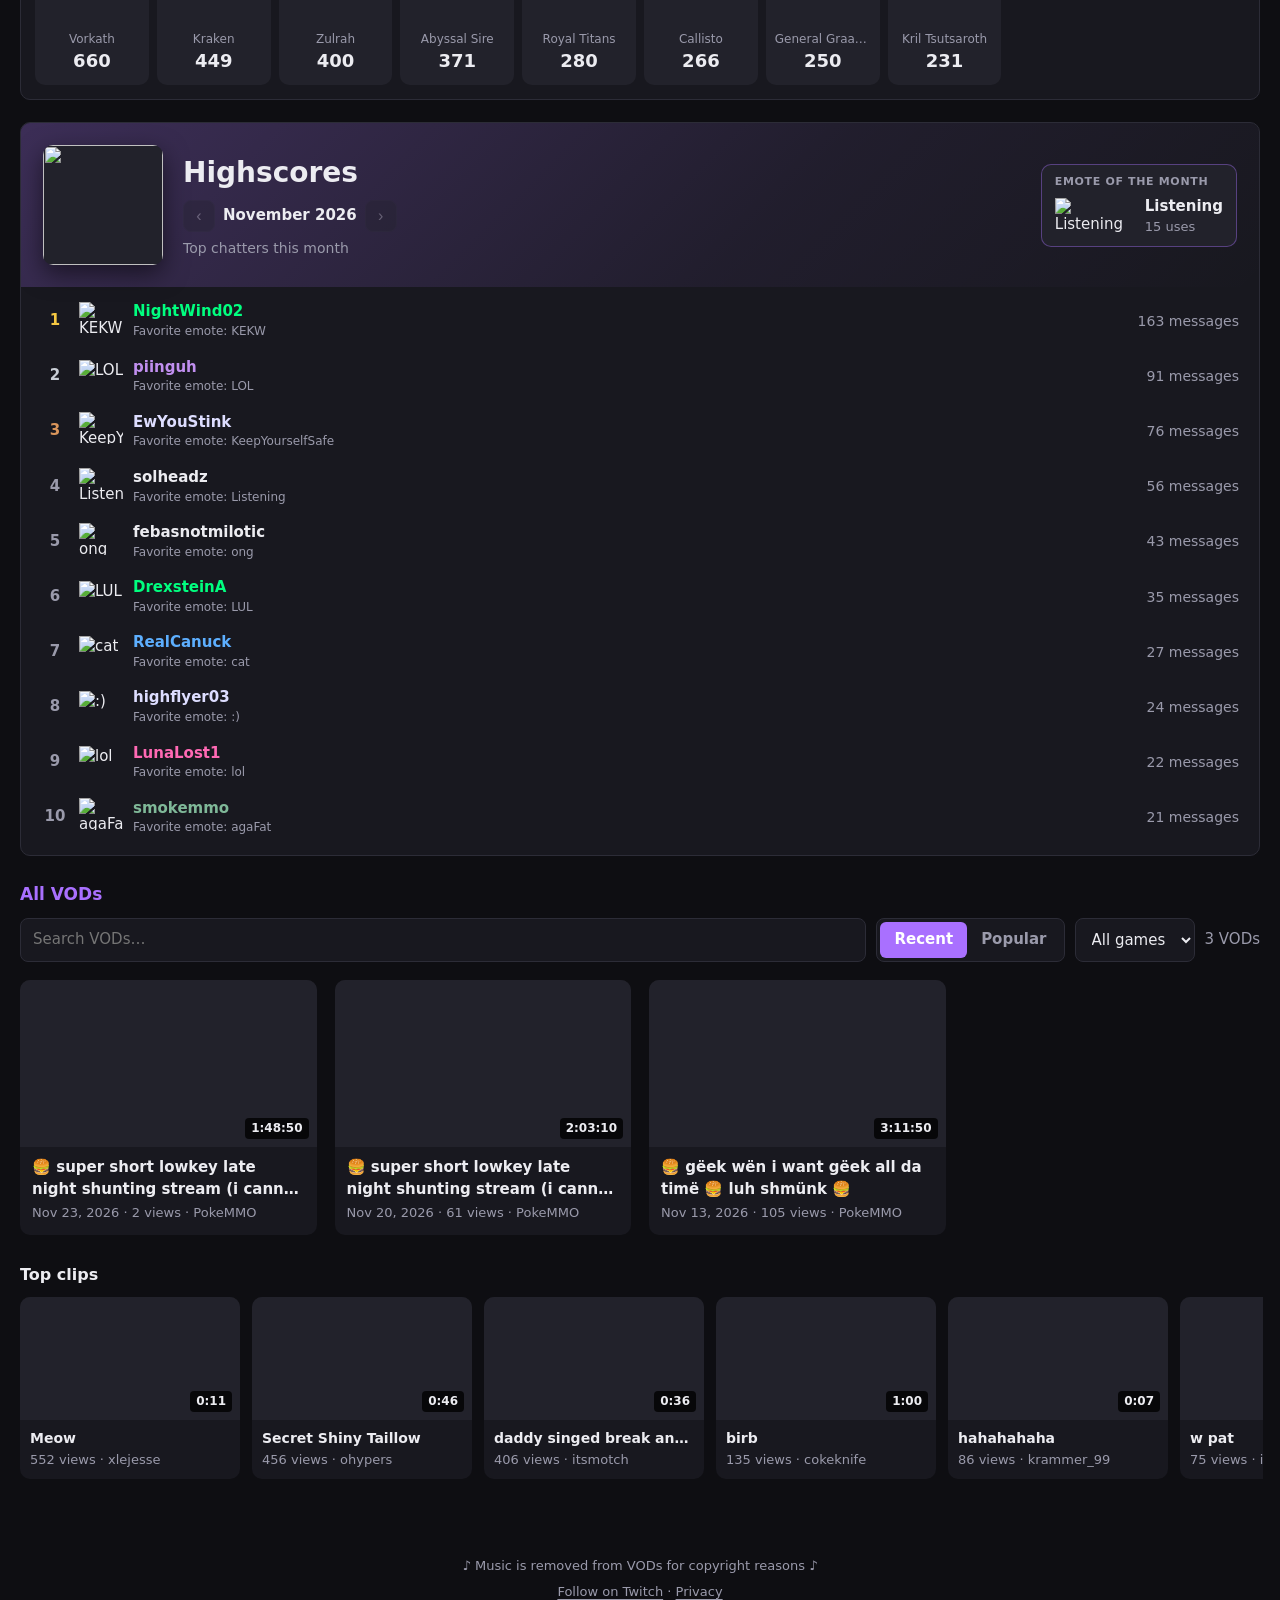
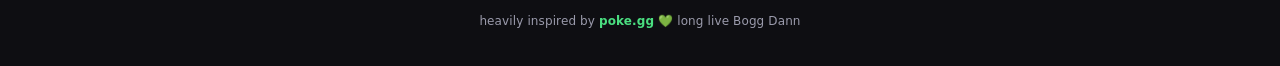
==== commit 2ed9d99c: "Footer homage to poke.gg" ====
--- a/vods/site/index.html
+++ b/vods/site/index.html
@@ -95,7 +95,7 @@
       <div class="modal-frame" id="clip-frame"></div>
     </div>
   </div>
-  <footer class="site-foot">♪ Music is removed from VODs for copyright reasons ♪<br><a href="https://twitch.tv/itsmotch" target="_blank" rel="noopener">Follow on Twitch</a> · <a href="privacy.html">Privacy</a></footer>
+  <footer class="site-foot">♪ Music is removed from VODs for copyright reasons ♪<br><a href="https://twitch.tv/itsmotch" target="_blank" rel="noopener">Follow on Twitch</a> · <a href="privacy.html">Privacy</a><br><span class="homage">heavily inspired by <a href="https://poke.gg/" target="_blank" rel="noopener">poke.gg</a> 💚 long live Bogg Dann</span></footer>
   <script src="common.js"></script>
   <script src="anim.js" defer></script>
   <script src="index.js"></script>
--- a/vods/site/style.css
+++ b/vods/site/style.css
@@ -60,7 +60,7 @@
 .clips { margin-bottom: 22px; }
 .clips h2 { font-family: var(--font-display); font-size: 16px; margin: 0 0 10px; }
 .clip-row { display: grid; grid-auto-flow: column; grid-auto-columns: minmax(220px, 260px); gap: 12px;
-  overflow-x: auto; scroll-snap-type: x mandatory; padding: 3px 3px 8px; margin: -3px -3px 0; scroll-padding: 3px; }
+  overflow-x: auto; overflow-y: hidden; scroll-snap-type: x mandatory; padding: 3px 3px 8px; margin: -3px -3px 0; scroll-padding: 3px; }
 .clip-card { scroll-snap-align: start; background: var(--panel); border: 0; border-radius: var(--radius); overflow: hidden;
   padding: 0; text-align: left; color: inherit; font: inherit; cursor: pointer; }
 .clip-card:hover { box-shadow: 0 0 0 2px var(--accent); }
@@ -373,3 +373,9 @@
   .site-nav a { width: 36px; height: 36px; }
 }
 @media (max-width: 370px) { .logo-home { display: none; } }
+/* Sideways-scrolling rows: fade in only (a vertical slide would overflow the row) */
+.clip-row .reveal { transform: none; }
+.clip-row .clip-card:hover, .clip-row .clip-card:active { transform: none; }
+.homage { display: inline-block; margin-top: 4px; font-size: 12px; letter-spacing: .01em; }
+.site-foot .homage a { color: #4ade80; font-weight: 700; text-decoration: none; }
+.site-foot .homage a:hover { text-decoration: underline; text-underline-offset: 3px; }
--- a/vods/site/community.css
+++ b/vods/site/community.css
@@ -74,3 +74,10 @@
 .game-hero .hint { margin: 0; }
 .iv small { font-size: 10px; color: var(--text); font-variant-numeric: tabular-nums; line-height: 1.1; }
 .iv.max small { color: #f5c842; font-weight: 700; }
+.prof-pic { border-radius: 50%; object-fit: cover; background: var(--panel-2); flex: none; }
+.prof-avatar { width: 64px; height: 64px; box-shadow: 0 0 0 3px var(--panel), 0 0 0 5px var(--accent); }
+.prof-dot.prof-avatar { font-size: 26px; }
+.who-chip { flex-direction: row; align-items: center; gap: 10px; }
+.who-txt { display: flex; flex-direction: column; min-width: 0; }
+.who-pic { width: 34px; height: 34px; font-size: 15px; }
+.prof-dot.who-pic { display: grid; place-items: center; border-radius: 50%; font-weight: 800; color: #111; flex: none; }
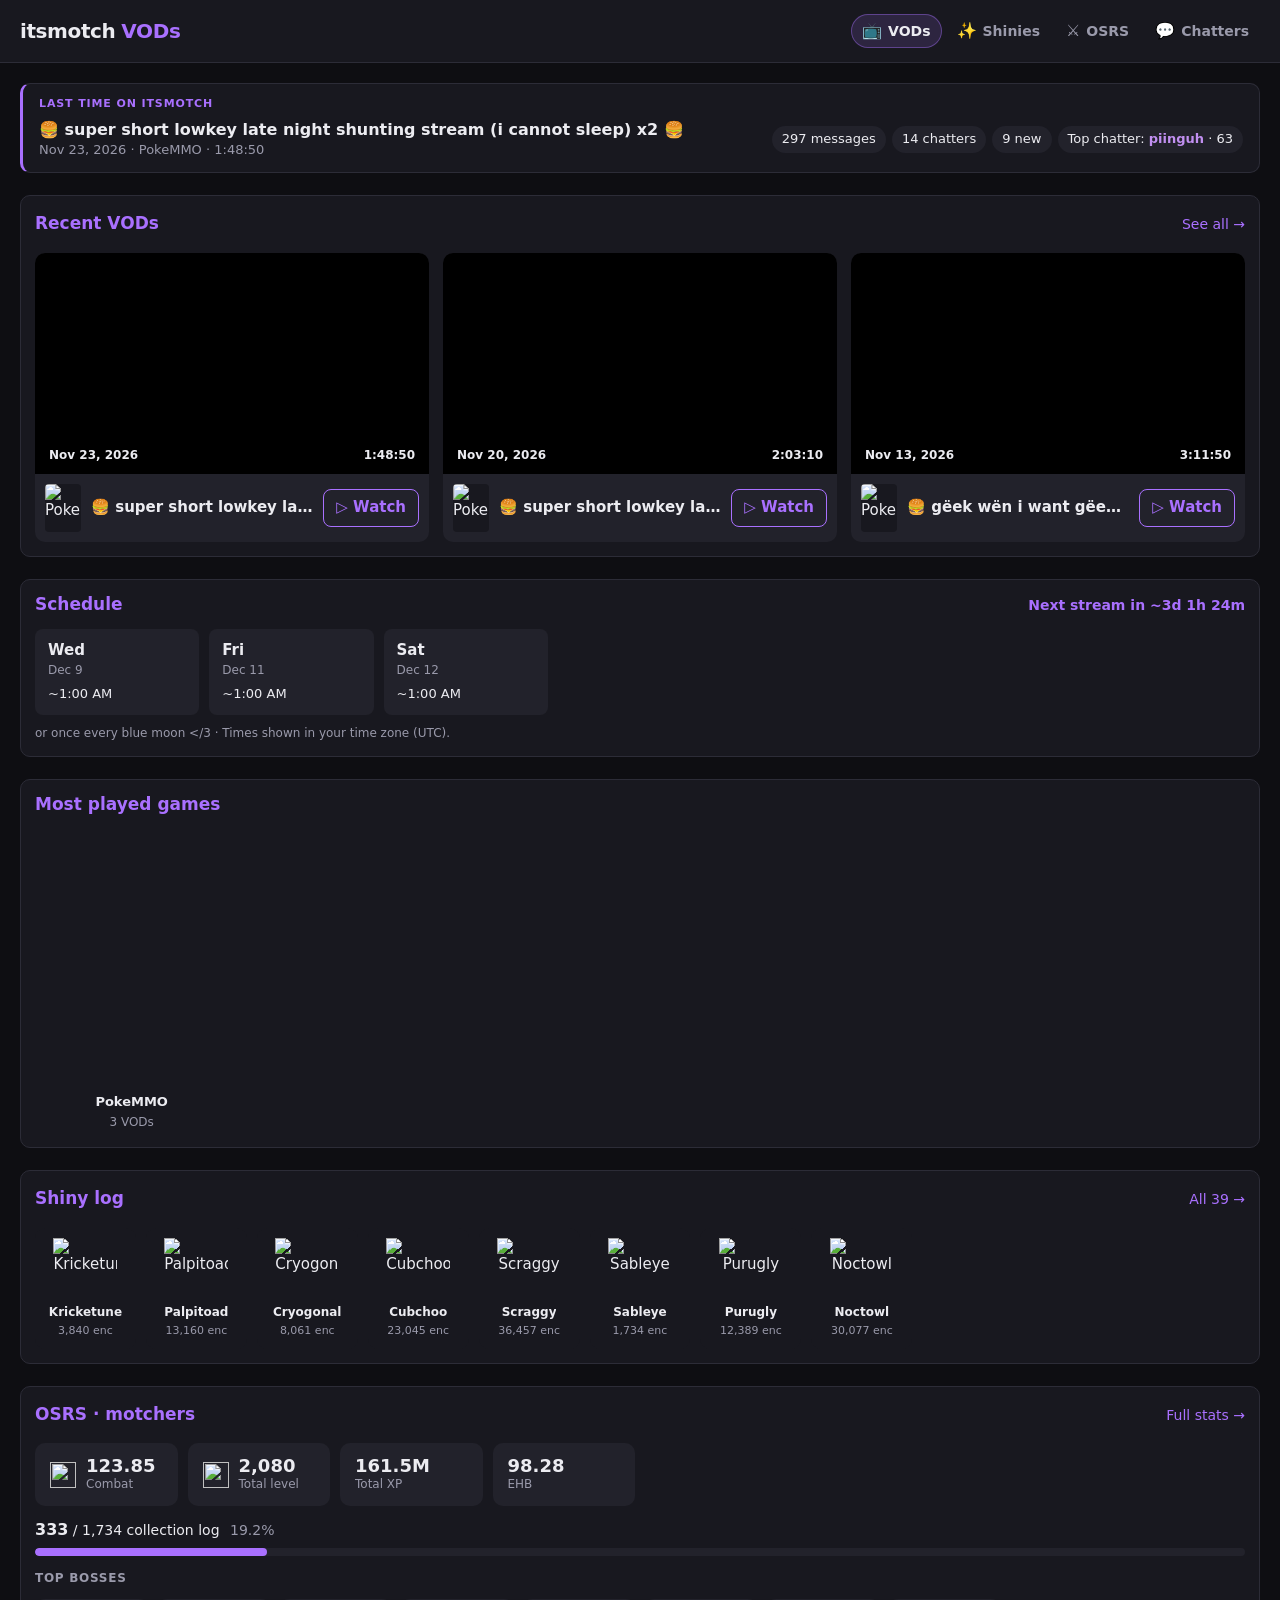
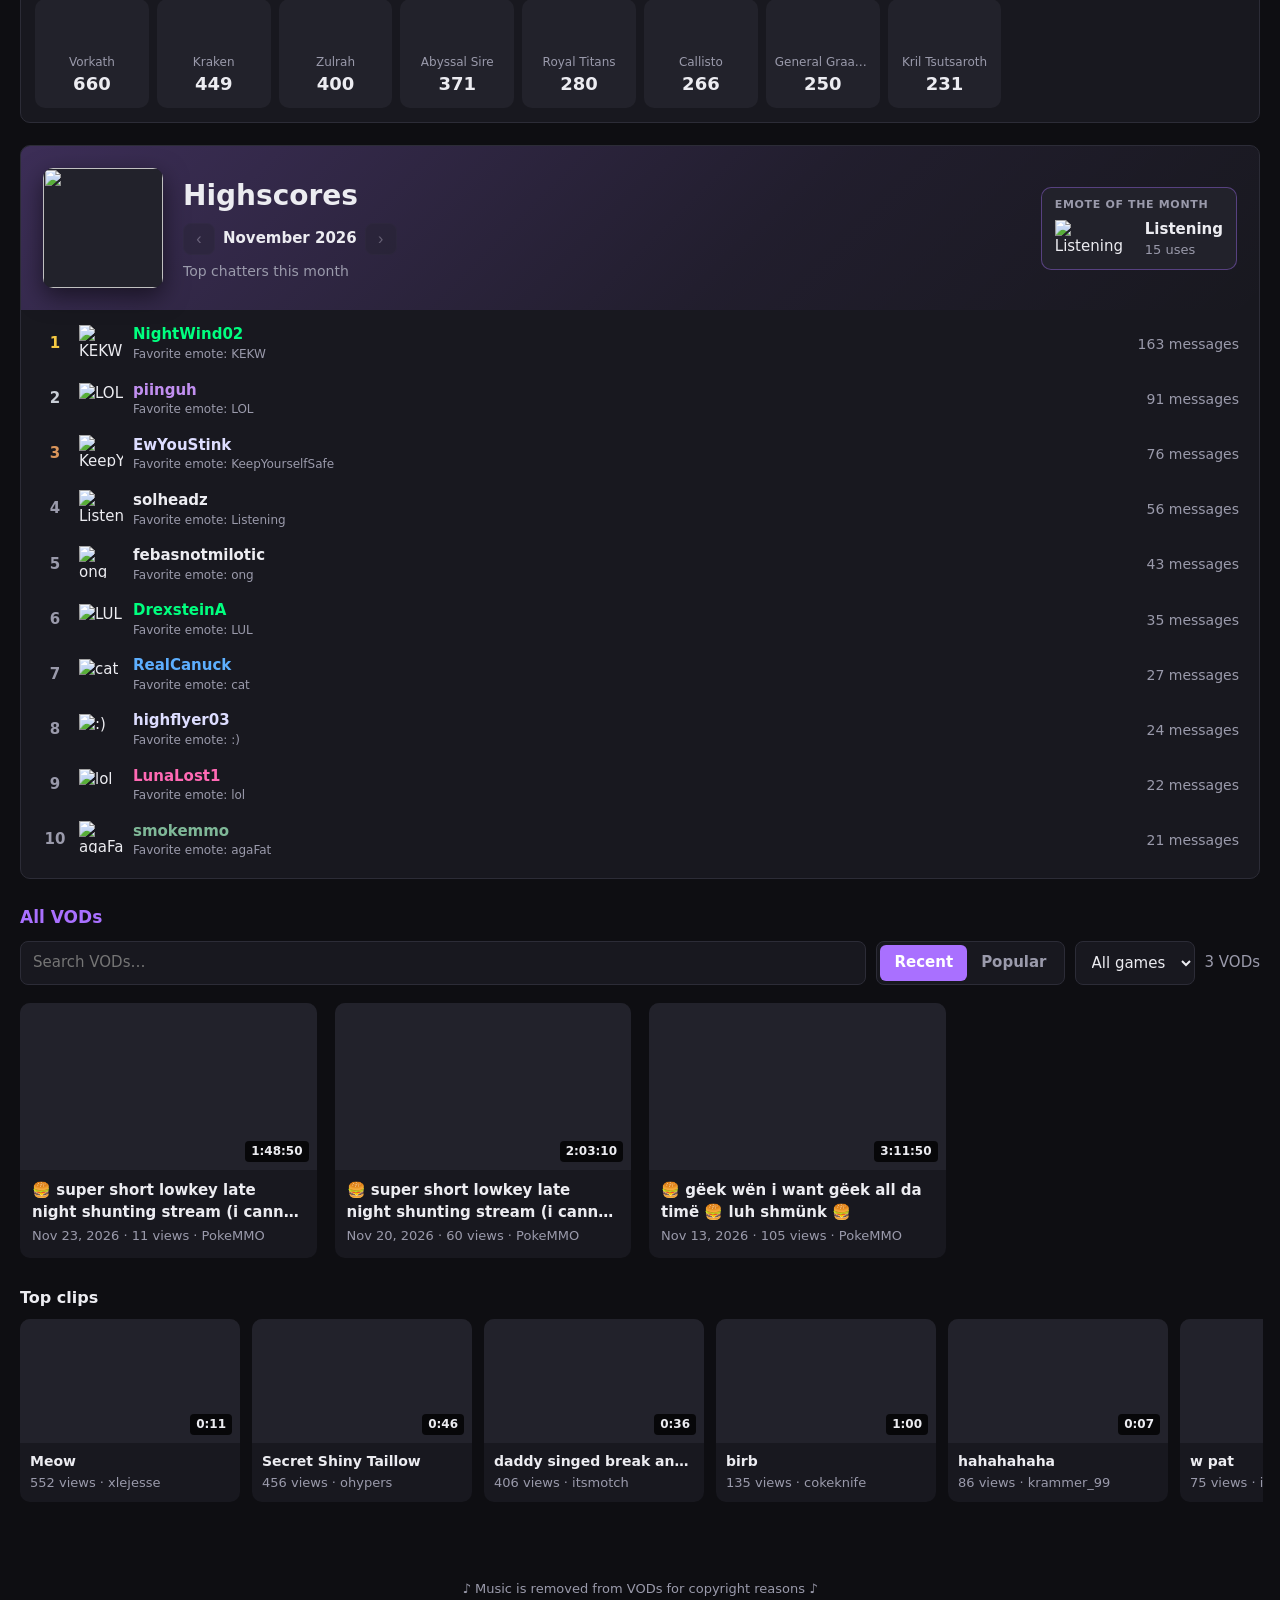
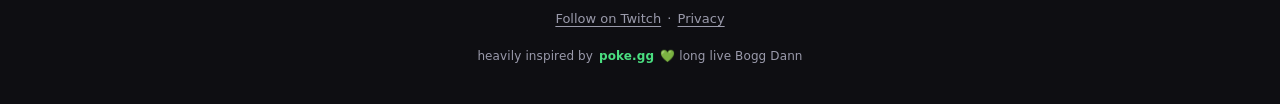
==== commit 94f64b33: "Audit: link previews and canonicals for all pages, game page structured data, readable IVs, bigger t" ====
--- a/vods/site/index.html
+++ b/vods/site/index.html
@@ -3,7 +3,7 @@
 <head>
   <meta charset="utf-8">
   <meta name="viewport" content="width=device-width, initial-scale=1">
-  <title>itsmotch VODs</title>
+  <title>itsmotch VODs · Twitch streams with chat replay</title>
   <meta name="description" content="Every itsmotch stream, with chat replay.">
   <link rel="icon" id="favicon" href="https://unavatar.io/twitch/itsmotch">
   <link rel="stylesheet" href="style.css">
--- a/vods/site/style.css
+++ b/vods/site/style.css
@@ -240,7 +240,8 @@
 .msg { padding: 3px 10px; word-wrap: break-word; }
 .msg .name { font-weight: 700; }
 .msg img { height: 22px; vertical-align: middle; margin: -4px 1px; }
-.msg .ts { color: var(--muted); font-size: 11px; margin-right: 6px; font-variant-numeric: tabular-nums; }
+.msg .ts { color: var(--muted); font-size: 11px; margin-right: 6px; font-variant-numeric: tabular-nums; cursor: pointer; border-radius: 4px; padding: 1px 3px; margin-left: -3px; }
+#log .msg .ts:hover, #log .msg .ts:focus-visible { color: var(--accent); background: #a970ff1f; text-decoration: underline; text-underline-offset: 2px; }
 
 @media (max-width: 900px) {
   header { padding: 12px 16px; }
@@ -379,3 +380,6 @@
 .homage { display: inline-block; margin-top: 4px; font-size: 12px; letter-spacing: .01em; }
 .site-foot .homage a { color: #4ade80; font-weight: 700; text-decoration: none; }
 .site-foot .homage a:hover { text-decoration: underline; text-underline-offset: 3px; }
+/* Comfortable tap targets for small text links */
+.see-all { display: inline-block; padding: 6px 0; }
+.site-foot a { display: inline-block; padding: 4px 2px; }
--- a/vods/site/community.css
+++ b/vods/site/community.css
@@ -81,3 +81,5 @@
 .who-txt { display: flex; flex-direction: column; min-width: 0; }
 .who-pic { width: 34px; height: 34px; font-size: 15px; }
 .prof-dot.who-pic { display: grid; place-items: center; border-radius: 50%; font-weight: 800; color: #111; flex: none; }
+.iv b { font-size: 11px; }
+.iv small { font-size: 11px; }
